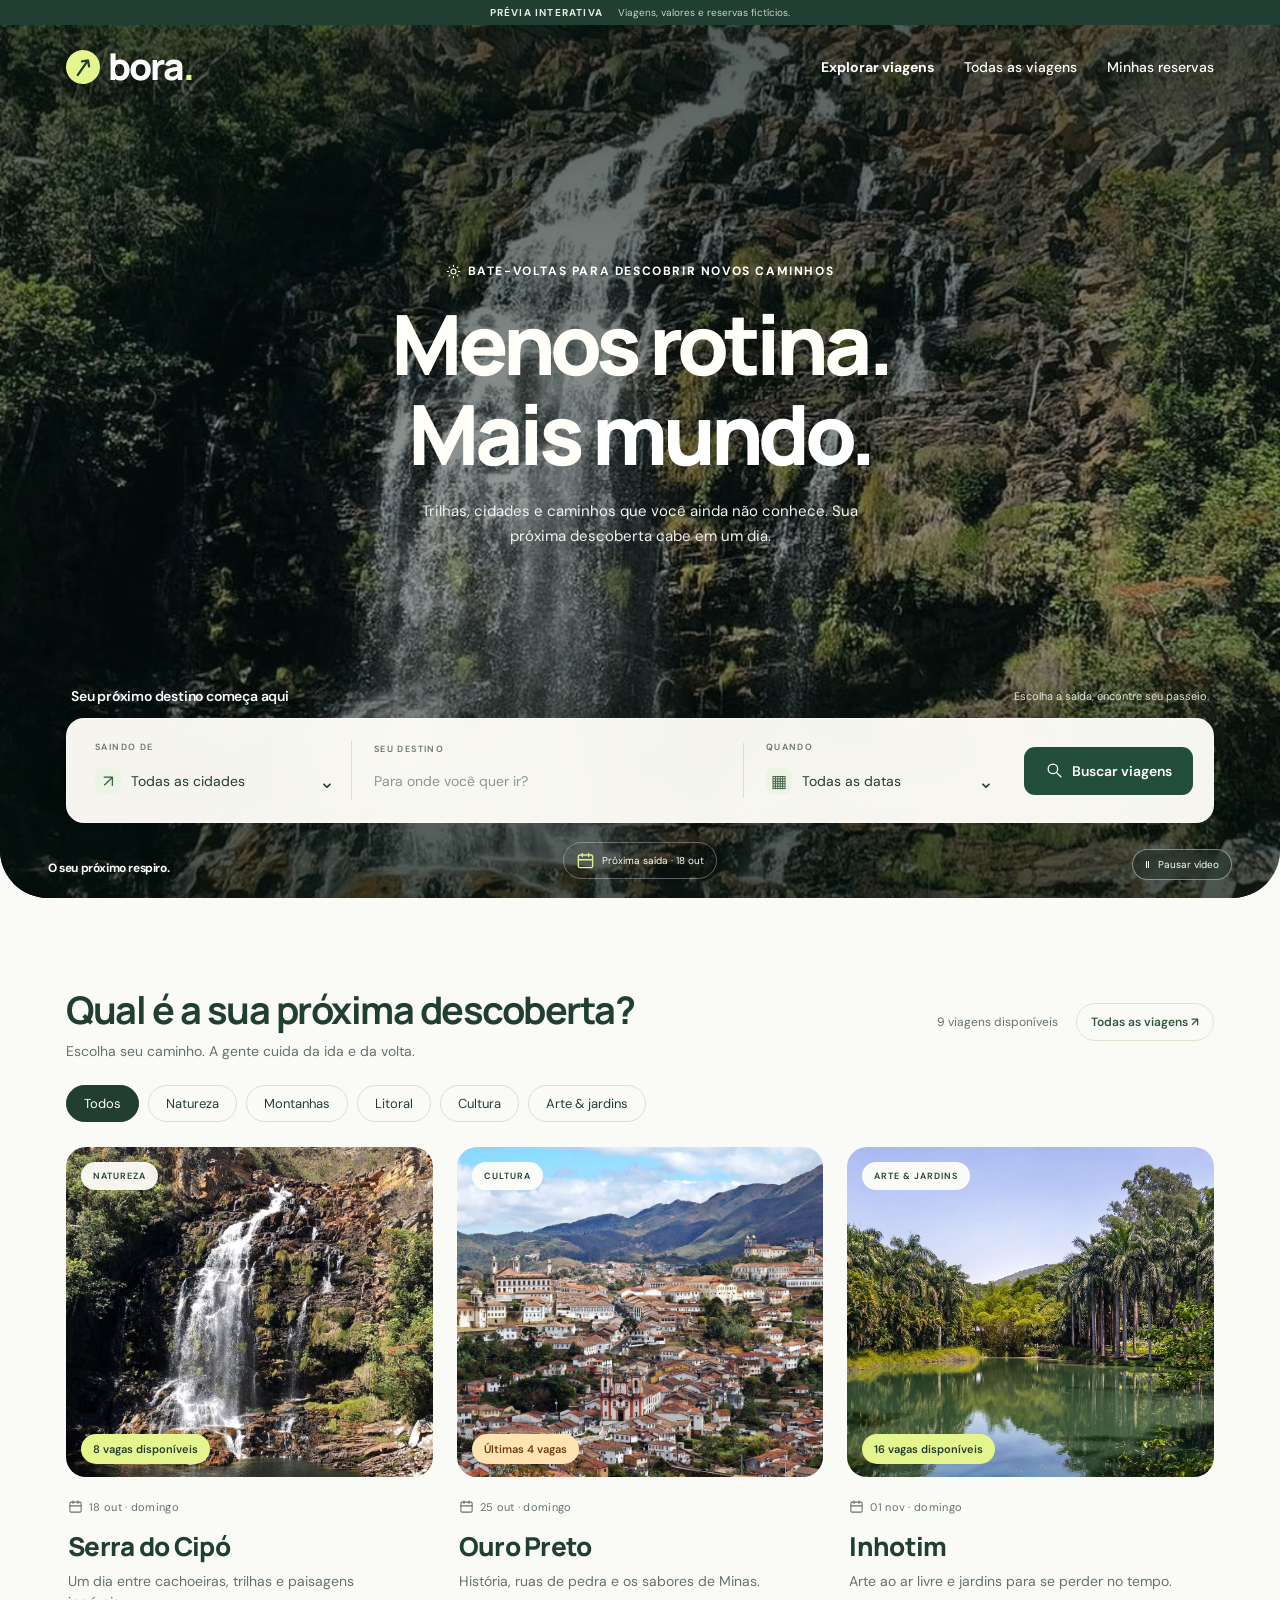
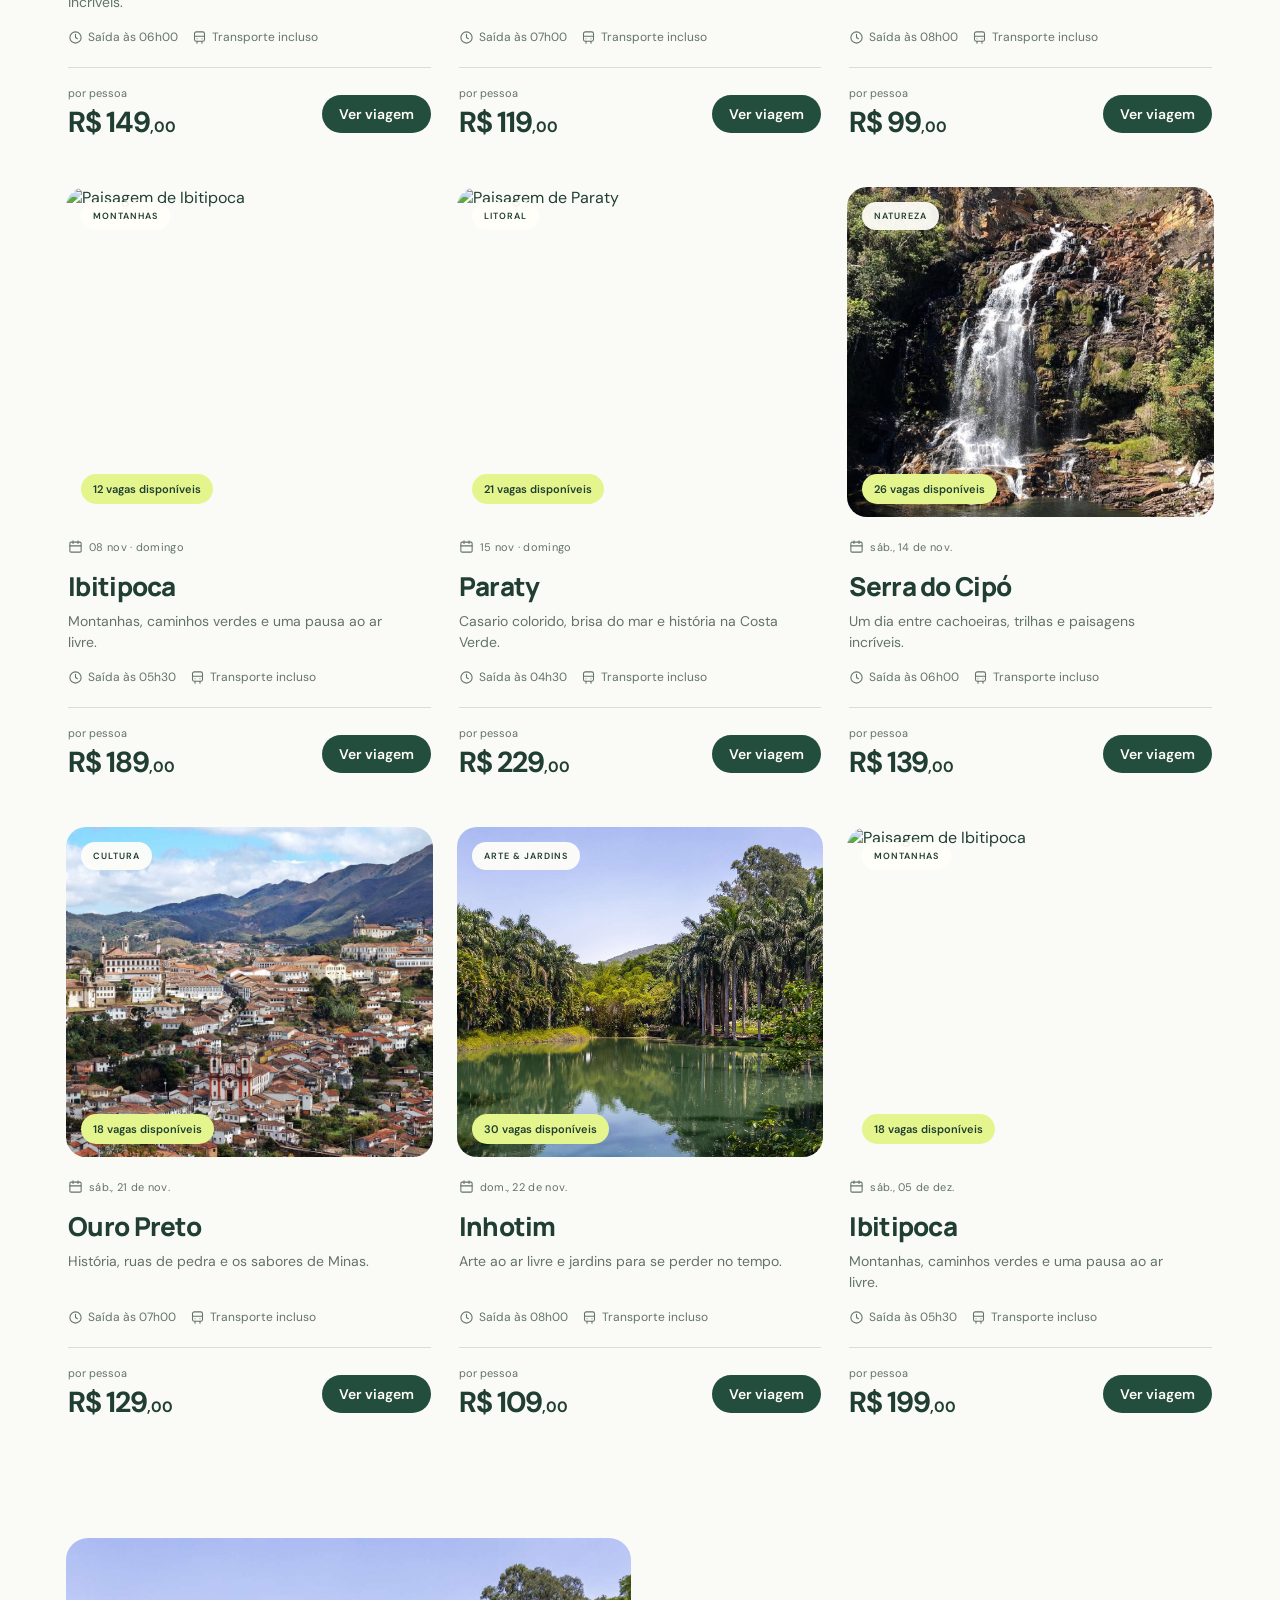
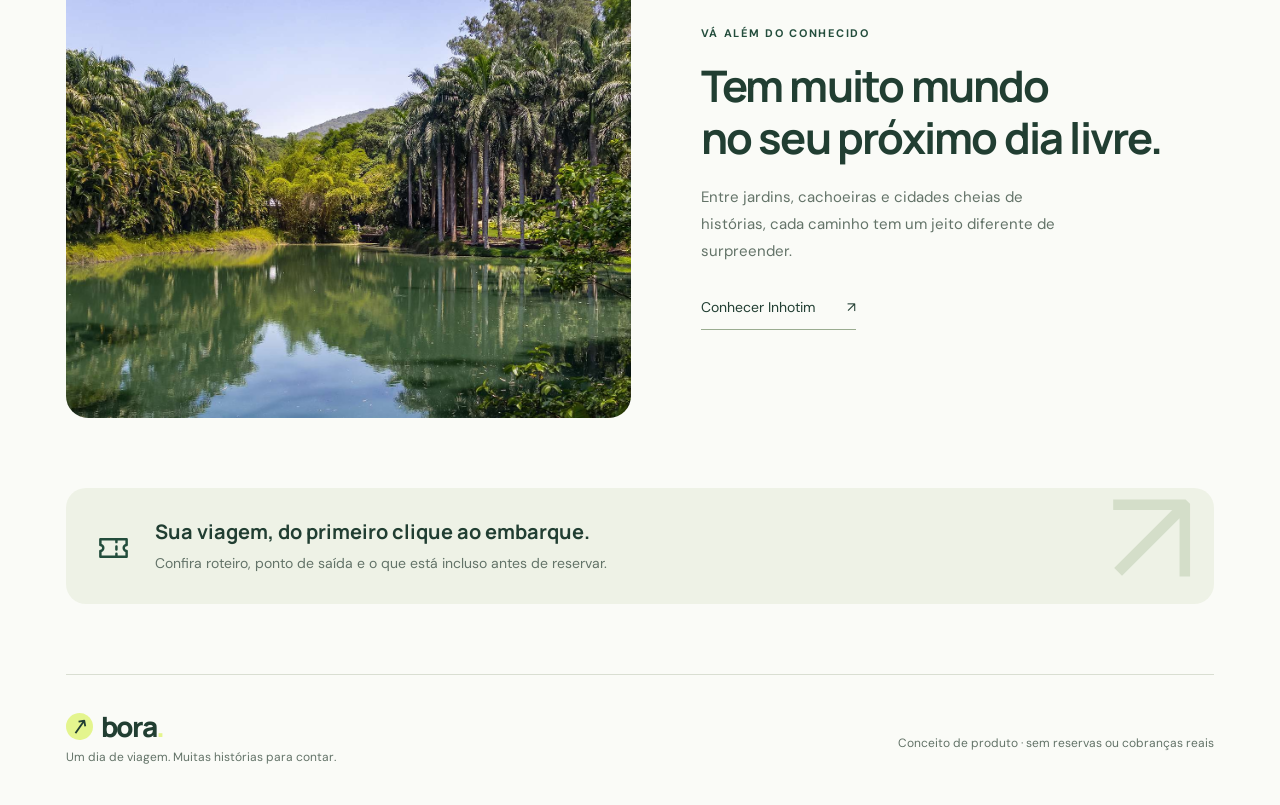
==== cliente/index.html @ 36e757f8 "Publica prototipos Bora cliente e administrador" ====
<!doctype html>
<html lang="pt-BR">
<head>
  <meta charset="utf-8"><meta name="viewport" content="width=device-width,initial-scale=1">
  <meta name="description" content="Conceito de uma plataforma de viagens bate-volta, reservas e organização de passageiros.">
  <title>Bora — seu próximo bate-volta</title>
  <link rel="icon" type="image/svg+xml" href="data:image/svg+xml,%3Csvg xmlns='http://www.w3.org/2000/svg' viewBox='0 0 64 64'%3E%3Crect width='64' height='64' rx='18' fill='%2316a34a'/%3E%3Ctext x='14' y='47' font-family='Arial' font-size='48' font-weight='bold' fill='white'%3Eb%3C/text%3E%3C/svg%3E">
  <link rel="stylesheet" href="styles.css?v=reservas-2"><link rel="stylesheet" href="theme.css?v=reservas-2"><link rel="stylesheet" href="explorer.css?v=mobile-cliente"><script src="grid.js" defer></script><script src="header.js" defer></script><script src="mobile-nav.js" defer></script><script src="gallery.js" defer></script><script src="app.js?v=cliente-separado" defer></script><script src="motion.js" defer></script><script src="video.js" defer></script><script src="selects.js" defer></script>
</head>
<body>
  <div class="demo-bar">PRÉVIA INTERATIVA <span>Viagens, valores e reservas fictícios.</span></div>
  <header class="site-header"><div class="header-inner"><a class="logo" href="#viagens" aria-label="Bora, página inicial"><span class="brand-symbol" aria-hidden="true">↗</span>bora<span>.</span></a><nav aria-label="Menu principal"><a href="#viagens" data-nav="viagens">Explorar viagens</a><a href="#todas-viagens" data-nav="todas-viagens">Todas as viagens</a><a href="#reservas" data-nav="reservas">Minhas reservas</a></nav></div></header>
  <nav class="mobile-tabbar" aria-label="Navegação principal no celular">
<a href="#viagens" data-mobile-tab="viagens"><svg viewBox="0 0 24 24" fill="none" stroke="currentColor" stroke-width="1.7"><circle cx="12" cy="12" r="9"/><path d="m15 9-2 4-4 2 2-4 4-2Z"/></svg><span>Explorar</span></a>
<a href="#reservas" data-mobile-tab="reservas"><svg viewBox="0 0 24 24" fill="none" stroke="currentColor" stroke-width="1.7"><path d="M3 7h18v4a2 2 0 0 0 0 4v4H3v-4a2 2 0 0 0 0-4V7Z"/><path d="M14 7v2m0 3v2m0 3v2"/></svg><span>Reservas</span></a>
<a href="#todas-viagens" data-mobile-tab="todas-viagens"><svg viewBox="0 0 24 24" fill="none" stroke="currentColor" stroke-width="1.7"><rect x="3" y="3" width="7" height="7" rx="2"/><rect x="14" y="3" width="7" height="7" rx="2"/><rect x="3" y="14" width="7" height="7" rx="2"/><rect x="14" y="14" width="7" height="7" rx="2"/></svg><span>Viagens</span></a>
</nav><main id="app"></main>
  <footer class="site-footer"><div><a class="logo" href="#viagens"><span class="brand-symbol" aria-hidden="true">↗</span>bora<span>.</span></a><p>Um dia de viagem. Muitas histórias para contar.</p></div><span>Conceito de produto · sem reservas ou cobranças reais</span></footer>
  <dialog id="booking-dialog" aria-labelledby="booking-title"></dialog>
  <dialog id="trip-dialog" aria-labelledby="trip-form-title"></dialog>
  <div id="toast" role="status" aria-live="polite"></div>
</body>
</html>
---- cliente/styles.css ----
@import url('https://fonts.googleapis.com/css2?family=DM+Sans:wght@400;500;600;700&family=Manrope:wght@400;500;600;700;800&display=swap');
:root{--ink:#162d31;--muted:#66777a;--orange:#fa683e;--orange-dark:#bf3b17;--green:#174f42;--line:#e4e9e7;--paper:#fff;--bg:#f6f8f7;--radius:20px;font-family:'DM Sans',Arial,sans-serif;color:var(--ink);background:var(--bg);font-size:16px;font-synthesis:none}
*{box-sizing:border-box}body{margin:0}button,input,select,textarea{font:inherit}button,a,input,select{touch-action:manipulation}button,a{ -webkit-tap-highlight-color:transparent }a{color:inherit;text-decoration:none}button{cursor:pointer}button:disabled{cursor:not-allowed;opacity:.5}button:focus-visible,a:focus-visible,input:focus-visible,select:focus-visible,textarea:focus-visible{outline:3px solid #257967;outline-offset:4px}img{display:block;width:100%;object-fit:cover}h1,h2,h3,h4,p{margin:0}h1,h2,h3,h4,.logo{font-family:Manrope,Arial,sans-serif}button{display:inline-flex;align-items:center;justify-content:center;gap:8px}svg.ico{width:19px;height:19px;flex-shrink:0}input,select,textarea{color:var(--ink);background:#fff}input,select,textarea{min-width:0}.demo-bar{background:#163e35;color:#fff;font-size:11px;letter-spacing:1.2px;padding:8px 20px;text-align:center;font-weight:700}.demo-bar span{letter-spacing:0;font-weight:400;opacity:.85;margin-left:12px}.site-header{background:#fff;border-bottom:1px solid var(--line)}.header-inner{max-width:1220px;margin:auto;display:flex;align-items:center;justify-content:space-between;padding:23px 36px;gap:30px}.logo{font-size:36px;font-weight:800;letter-spacing:-2px;line-height:1}.logo span{color:var(--orange)}nav{display:flex;gap:30px;font-size:14px;font-weight:500}nav a{padding:9px 0;color:var(--muted-foreground)}nav a.active{color:var(--ink);box-shadow:0 2px var(--orange)}.organizer-link{border:1px solid var(--line);border-radius:9px;padding:11px 14px;font-size:13px;font-weight:600}.container{max-width:1220px;padding:0 36px;margin:auto}.hero{display:grid;grid-template-columns:1fr 1fr;gap:50px;align-items:center;padding-top:38px;padding-bottom:35px}.eyebrow{display:flex;align-items:center;gap:7px;text-transform:uppercase;font-size:11px;letter-spacing:1.7px;color:var(--green);font-weight:700}.eyebrow svg{width:15px;height:15px}.hero h1{font-size:clamp(32px,4.1vw,52px);font-weight:800;letter-spacing:-2.2px;line-height:1.15;margin:14px 0 16px}.hero h1 em{font-style:normal;color:var(--orange-dark)}.hero p{font-size:16px;line-height:1.6;color:var(--muted-foreground);max-width:400px}.hero-photo{position:relative}.hero-photo img{height:292px;border-radius:24px;object-position:center 60%}.hero-photo:after{content:'';position:absolute;inset:0;border-radius:24px;background:linear-gradient(0deg,#092a2570,transparent 60%);pointer-events:none}.photo-caption{position:absolute;z-index:1;left:22px;bottom:21px;color:#fff}.photo-caption strong{display:block;font-size:21px;letter-spacing:-.4px}.photo-caption span{font-size:12px;opacity:.9}.hero-chip{position:absolute;top:17px;right:17px;z-index:1;background:#fff;padding:8px 12px;border-radius:30px;font-size:12px;display:flex;gap:7px;align-items:center}.hero-chip svg{color:var(--orange)}.search-panel{display:grid;grid-template-columns:1.05fr 1.5fr 1fr auto;align-items:center;padding:16px;background:#fff;border:1px solid var(--line);border-radius:15px;gap:16px;box-shadow:0 8px 24px #143a2e05}.search-field{border-right:1px solid var(--line);padding:0 18px 0 7px}.search-field:last-of-type{border:0}.search-field label{display:block;font-size:11px;text-transform:uppercase;letter-spacing:1px;color:var(--muted-foreground);margin-bottom:6px}.search-field input,.search-field select{border:0;padding:0;width:100%;font-size:14px;height:26px;background:transparent}.search-field input::placeholder{color:#8a9697}.button{border:0;border-radius:10px;background:var(--green);color:#fff;min-height:46px;padding:12px 20px;font-size:14px;font-weight:600;transition:background .15s,transform .15s}.button:hover{background:#226451}.button.orange{background:var(--orange);color:#fff}.button.orange:hover{background:#e95329}.button.secondary{background:#fff;color:var(--ink);border:1px solid var(--line)}.button.secondary:hover{background:#f0f4f2}.button.full{width:100%}.button.small{padding:9px 14px;min-height:38px}.section{padding:35px 0 50px}.section-title{display:flex;align-items:center;justify-content:space-between;gap:18px}.section-title h2{font-size:26px;letter-spacing:-.9px}.section-title p{color:var(--muted-foreground);margin-top:7px;font-size:14px}.result-count{color:var(--muted-foreground);font-size:13px}.filter-row{display:flex;gap:9px;margin:23px 0;flex-wrap:wrap}.filter{padding:8px 16px;border-radius:30px;border:1px solid var(--line);background:#fff;color:var(--muted-foreground);font-size:13px;min-height:37px}.filter.active{background:var(--ink);color:#fff;border-color:var(--ink)}.trip-grid{display:grid;grid-template-columns:repeat(3,minmax(0,1fr));gap:23px}.trip-card{background:#fff;border:1px solid var(--line);border-radius:var(--radius);overflow:hidden;transition:transform .2s,box-shadow .2s}.trip-card:hover{transform:translateY(-3px);box-shadow:0 12px 30px #143a2e10}.card-image{height:218px;position:relative}.card-image img{height:100%}.category-badge{position:absolute;top:15px;left:15px;background:#ffffffef;color:var(--ink);border-radius:30px;padding:6px 11px;font-size:11px;font-weight:600}.seats-badge{position:absolute;bottom:13px;left:15px;border-radius:6px;background:#fff;padding:6px 9px;font-size:12px;font-weight:600;color:var(--green)}.seats-badge.low{color:#8a4613;background:#fff2e1}.card-content{padding:20px}.card-date{display:flex;align-items:center;gap:6px;color:var(--muted-foreground);font-size:12px}.card-date svg{width:15px;height:15px}.card-content h3{font-size:23px;font-weight:800;letter-spacing:-.7px;margin:13px 0 7px}.card-description{color:var(--muted-foreground);font-size:14px;line-height:1.5;min-height:42px}.card-meta{display:flex;gap:14px;font-size:12px;color:var(--muted-foreground);margin:20px 0;flex-wrap:wrap}.card-meta span{display:flex;align-items:center;gap:5px}.card-meta svg{width:15px;height:15px}.card-bottom{display:flex;justify-content:space-between;align-items:center;gap:10px;border-top:1px solid var(--line);padding-top:18px}.price small{display:block;font-size:11px;color:var(--muted-foreground);margin-bottom:3px}.price strong{font-size:27px;letter-spacing:-1px}.price strong span{font-size:15px;letter-spacing:0}.help-strip{display:flex;align-items:center;justify-content:space-between;gap:24px;padding:24px 28px;background:#e8f0eb;border-radius:16px;margin-top:30px}.help-strip h3{font-size:17px;margin-bottom:7px}.help-strip p{color:#526c62;font-size:14px}.help-strip>svg{width:35px;height:35px;color:var(--green)}.site-footer{border-top:1px solid var(--line);max-width:1148px;margin:auto;padding:28px 0 35px;display:flex;justify-content:space-between;align-items:center;gap:20px}.site-footer .logo{font-size:28px}.site-footer p,.site-footer>span{font-size:12px;color:var(--muted-foreground);margin-top:9px}.back-link{display:inline-flex;align-items:center;gap:8px;font-size:14px;color:var(--muted-foreground);margin:28px 0 22px}.detail-heading{display:flex;justify-content:space-between;gap:20px;align-items:center;margin-bottom:23px}.detail-heading h1{font-size:40px;letter-spacing:-1.6px;margin:8px 0}.detail-heading p{color:var(--muted-foreground);font-size:14px}.detail-cover{height:350px;border-radius:20px}.detail-layout{display:grid;grid-template-columns:minmax(0,1fr) 340px;gap:50px;padding:32px 0 45px}.detail-main h2{font-size:23px;letter-spacing:-.7px;margin-bottom:15px}.detail-main p{line-height:1.8;color:var(--muted-foreground)}.detail-main section+section{margin-top:32px}.detail-facts{display:flex;gap:10px;flex-wrap:wrap;margin-bottom:25px}.fact{display:flex;align-items:center;gap:7px;background:#fff;border:1px solid var(--line);border-radius:8px;padding:10px;font-size:13px}.clean-list{padding:0;list-style:none;margin:0;display:grid;gap:12px}.clean-list li{display:flex;gap:9px;align-items:flex-start;font-size:14px;color:var(--muted-foreground)}.clean-list svg{color:var(--green)}.timeline{display:grid;gap:0}.timeline-item{display:grid;grid-template-columns:65px 1fr;gap:18px;padding:0 0 22px}.timeline-item time{font-weight:700;font-size:14px}.timeline-item>div{border-left:2px solid var(--line);padding-left:17px}.timeline-item b{font-size:15px}.timeline-item p{font-size:13px;margin-top:5px}.booking-aside{border:1px solid var(--line);background:#fff;border-radius:17px;padding:25px;height:max-content;position:sticky;top:20px}.booking-aside .price strong{font-size:36px}.booking-aside .availability{display:flex;gap:6px;align-items:center;color:var(--green);font-size:13px;margin:16px 0}.booking-aside label{display:block;font-size:13px;font-weight:600;margin:18px 0 7px}.control{border:1px solid #dce3df;border-radius:9px;padding:12px;width:100%;min-height:46px;font-size:15px}.booking-aside .button{margin-top:18px}.fine-print{font-size:12px;color:var(--muted-foreground);line-height:1.6;margin-top:12px}.total-line{display:flex;justify-content:space-between;border-top:1px solid var(--line);padding-top:16px;margin-top:20px;font-size:15px}.text-tag{font-size:12px;background:#e9f0eb;color:var(--green);padding:7px 11px;border-radius:30px;display:inline-flex;align-items:center;gap:6px}.empty-state{padding:60px 20px;text-align:center;background:#fff;border:1px dashed #d5dfd9;border-radius:18px}.empty-state h2{font-size:23px;margin:13px 0}.empty-state p{color:var(--muted-foreground);line-height:1.7;max-width:480px;margin:0 auto 22px}.empty-state>svg{height:40px;width:40px;color:var(--green)}.page-heading{margin:35px 0 27px;display:flex;align-items:center;justify-content:space-between;gap:20px}.page-heading h1{font-size:32px;letter-spacing:-1px}.page-heading p{font-size:14px;color:var(--muted-foreground);margin-top:9px}.reservation-list{display:grid;gap:18px;margin-bottom:50px}.reservation-card{display:grid;grid-template-columns:165px 1fr auto;align-items:center;gap:24px;background:#fff;border:1px solid var(--line);border-radius:16px;padding:16px}.reservation-card img{height:120px;border-radius:10px}.reservation-card h2{font-size:21px;margin:8px 0}.reservation-card p{color:var(--muted-foreground);font-size:13px;line-height:1.8}.status{display:inline-flex;padding:5px 9px;border-radius:6px;font-size:12px;font-weight:600;background:#e6f3e9;color:#306c40}.status.pending{background:#fff0dc;color:#905214}.status.cancelled{background:#f8e9e6;color:#aa4835}.status.demo{background:#edf0f4;color:#52687c}.admin-layout{display:grid;grid-template-columns:218px minmax(0,1fr);min-height:650px}.admin-sidebar{background:#fff;border-right:1px solid var(--line);padding:30px 20px}.admin-sidebar p{font-size:11px;text-transform:uppercase;letter-spacing:1px;color:var(--muted-foreground);margin:0 12px 18px}.admin-sidebar button{width:100%;justify-content:flex-start;background:transparent;border:0;padding:13px;border-radius:9px;font-size:14px;color:var(--muted-foreground);margin-bottom:5px}.admin-sidebar button.active{background:#e9f2ed;color:var(--green);font-weight:700}.admin-sidebar .admin-note{border-top:1px solid var(--line);padding-top:24px;font-size:12px;line-height:1.7;text-transform:none;letter-spacing:0;margin-top:45px}.admin-main{padding:0 35px 40px;max-width:1250px;width:100%;margin:auto}.stats{display:grid;grid-template-columns:repeat(4,minmax(0,1fr));gap:14px;margin-bottom:28px}.stat{background:#fff;border:1px solid var(--line);border-radius:13px;padding:18px}.stat .stat-label{font-size:12px;color:var(--muted-foreground);display:flex;justify-content:space-between;gap:8px}.stat strong{display:block;font-size:29px;letter-spacing:-1px;margin:12px 0 4px}.stat small{font-size:11px;color:var(--muted-foreground)}.admin-panel{background:#fff;border:1px solid var(--line);border-radius:15px;overflow:hidden}.panel-heading{padding:20px;display:flex;align-items:center;justify-content:space-between;gap:15px}.panel-heading h2{font-size:19px;letter-spacing:-.5px}.panel-heading span{color:var(--muted-foreground);font-size:12px}.table-scroll{overflow:auto}table{border-collapse:collapse;width:100%;font-size:13px;text-align:left}th{background:#f6f8f7;font-size:11px;font-weight:600;color:var(--muted-foreground);padding:14px 18px;white-space:nowrap}td{padding:18px;border-top:1px solid var(--line);white-space:nowrap}td strong{display:block;margin-bottom:6px;font-size:14px}td small{color:var(--muted-foreground)}.table-photo{display:flex;align-items:center;gap:12px}.table-photo img{width:49px;height:49px;border-radius:9px}.occupancy{width:105px}.occupancy span{font-size:12px;display:block;margin-bottom:8px}.track{height:5px;background:#e8eeea;border-radius:5px;overflow:hidden}.track i{display:block;height:100%;background:var(--green)}.table-action{background:transparent;border:1px solid var(--line);border-radius:7px;padding:8px 10px;font-size:12px;color:var(--ink)}.admin-tip{padding:18px 20px;background:#e9f0eb;border-radius:11px;margin-top:22px;font-size:13px;line-height:1.7;color:#466258}.admin-trip-tabs{display:flex;gap:10px;margin-bottom:18px;flex-wrap:wrap}.admin-trip-tabs select{max-width:300px}.money-row{display:flex;justify-content:space-between;align-items:center;padding:19px 22px;border-top:1px solid var(--line);gap:15px}.money-row p{font-size:13px;color:var(--muted-foreground);margin-top:5px}.money-row strong{font-size:20px}.money-row.total{background:#eaf2ed}.dialog-header{display:flex;justify-content:space-between;align-items:start;gap:20px;margin-bottom:25px}.dialog-header h2{font-size:23px;letter-spacing:-.6px;margin-top:6px}.dialog-header span{font-size:11px;text-transform:uppercase;letter-spacing:1px;color:var(--muted-foreground)}.icon-button{width:36px;height:36px;border:1px solid var(--line);background:#fff;border-radius:50%;flex-shrink:0}.icon-button svg{width:16px;height:16px}dialog{border:1px solid var(--line);border-radius:21px;padding:28px;max-width:530px;width:calc(100% - 30px);max-height:90dvh;color:var(--ink);box-shadow:0 30px 100px #0003}dialog::backdrop{background:#122b2bb0;backdrop-filter:blur(3px)}.booking-summary{display:flex;gap:15px;align-items:center;padding:13px;background:var(--bg);border-radius:11px;margin-bottom:20px}.booking-summary img{width:77px;height:69px;border-radius:8px}.booking-summary h3{font-size:17px;margin-bottom:5px}.booking-summary p{font-size:12px;line-height:1.7;color:var(--muted-foreground)}.form-grid{display:grid;gap:17px}.form-grid label{display:grid;gap:7px;font-size:13px;font-weight:600}.form-grid label small{color:var(--muted-foreground);font-weight:400}.field-pair{display:grid;grid-template-columns:1fr 1fr;gap:14px}.check-label{display:flex!important;align-items:flex-start;gap:9px!important;font-size:12px!important;color:var(--muted-foreground);line-height:1.6;font-weight:400!important}.check-label input{margin-top:3px;accent-color:var(--green)}.form-actions{display:flex;gap:10px;justify-content:flex-end;margin-top:23px}.success{text-align:center;padding:12px 0}.success-symbol{width:66px;height:66px;border-radius:50%;background:#e9f4eb;color:var(--green);display:grid;place-items:center;margin:0 auto 19px}.success-symbol svg{width:30px;height:30px}.success h2{font-size:26px;letter-spacing:-.8px;margin-bottom:12px}.success p{font-size:14px;line-height:1.8;color:var(--muted-foreground)}.success .reference{background:var(--bg);padding:17px;border-radius:9px;display:block;margin:22px 0;font-size:18px;font-weight:700;letter-spacing:2px}.success .button{margin-top:15px}#toast{position:fixed;bottom:22px;left:50%;transform:translate(-50%,20px);opacity:0;pointer-events:none;max-width:calc(100% - 32px);padding:13px 20px;background:var(--ink);color:#fff;border-radius:10px;font-size:13px;z-index:20;transition:transform .2s,opacity .2s;box-shadow:0 10px 30px #0002}#toast.show{opacity:1;transform:translate(-50%,0)}.faq-item{border-top:1px solid var(--line);padding:16px 0}.faq-item summary{cursor:pointer;font-size:14px;font-weight:600}.faq-item p{font-size:13px;margin-top:10px;line-height:1.7}.lead{max-width:500px}.route-message{min-height:500px;padding-top:40px}.compact-meta{display:flex;gap:8px;flex-wrap:wrap;margin-top:13px}.compact-meta span{font-size:12px;background:#f1f4f2;padding:7px 10px;border-radius:6px}
@media(min-width:1500px){.admin-main{padding-left:50px;padding-right:50px}.admin-layout{grid-template-columns:250px minmax(0,1fr)}}
@media(max-width:1050px){.header-inner{padding:20px 25px}.container{padding:0 25px}.hero{gap:28px}.hero h1{font-size:40px}.trip-grid{gap:16px}.card-content{padding:16px}.card-bottom .button{padding:10px 13px;font-size:12px}.search-panel{gap:8px}.search-field{padding-right:10px}.site-footer{margin:0 25px}.admin-layout{grid-template-columns:175px minmax(0,1fr)}.admin-main{padding:0 22px 30px}.stats{grid-template-columns:repeat(2,minmax(0,1fr))}.detail-layout{gap:30px;grid-template-columns:minmax(0,1fr) 310px}.card-meta{gap:8px}}
@media(max-width:780px){.header-inner{gap:15px;flex-wrap:wrap}.logo{font-size:32px}nav{gap:20px}.organizer-link{font-size:12px;padding:10px}.hero{grid-template-columns:1fr 1fr;padding-top:28px;gap:22px}.hero h1{font-size:33px;letter-spacing:-1.5px}.hero p{font-size:14px}.hero-photo img{height:245px}.hero-chip{display:none}.search-panel{grid-template-columns:1fr 1fr;gap:18px}.search-field:nth-child(2){border:0}.search-panel .button{min-height:44px}.trip-grid{grid-template-columns:repeat(2,minmax(0,1fr))}.detail-layout{grid-template-columns:1fr;gap:30px}.booking-aside{position:static;grid-row:1}.detail-cover{height:300px}.detail-heading h1{font-size:32px}.site-footer{align-items:start}.site-footer>span{max-width:170px;text-align:right}.admin-layout{grid-template-columns:1fr}.admin-sidebar{padding:13px 20px;display:flex;gap:7px;border-right:0;border-bottom:1px solid var(--line);overflow:auto}.admin-sidebar>p{display:none}.admin-sidebar button{width:auto;white-space:nowrap;margin:0;font-size:13px;padding:11px}.reservation-card{grid-template-columns:100px 1fr;gap:15px}.reservation-card img{height:100px}.reservation-card>.button{grid-column:2;justify-self:start}.detail-heading .text-tag{display:none}}
@media(max-width:520px){.demo-bar{font-size:10px;letter-spacing:.8px}.demo-bar span{display:block;margin:4px 0 0}.header-inner{padding:18px 20px}.header-inner nav{order:3;width:100%;font-size:13px;justify-content:center;padding-top:5px}.container{padding:0 20px}.hero{grid-template-columns:1fr;padding:28px 0 22px;gap:23px}.hero h1{font-size:37px;letter-spacing:-1.8px}.hero p{font-size:15px;max-width:100%}.hero-photo img{height:220px}.eyebrow{font-size:10px}.search-panel{padding:16px;grid-template-columns:1fr}.search-field{border:0;border-bottom:1px solid var(--line)!important;padding:0 0 12px}.search-field:last-of-type{border:0!important}.search-field input,.search-field select{font-size:16px}.trip-grid{grid-template-columns:1fr;gap:23px}.section{padding-top:28px}.section-title{align-items:start;flex-direction:column;gap:10px}.section-title h2{font-size:24px}.card-image{height:235px}.card-content{padding:21px}.card-description{min-height:0}.card-bottom .button{font-size:14px;padding:12px 17px}.help-strip{padding:20px;gap:15px}.help-strip>svg{display:none}.help-strip h3{font-size:16px}.help-strip p{font-size:13px}.site-footer{margin:0 20px;flex-direction:column;gap:15px}.site-footer>span{max-width:none;text-align:left}.detail-heading h1{font-size:30px}.detail-cover{height:230px}.detail-layout{padding-top:24px}.booking-aside{padding:20px}.page-heading{align-items:start;flex-direction:column;margin-top:25px}.page-heading h1{font-size:27px}.stats{gap:10px}.stat{padding:15px}.stat strong{font-size:25px}.stat .stat-label{font-size:11px}.stat .stat-label svg{display:none}.admin-main{padding:0 17px 28px}.panel-heading{align-items:start;flex-direction:column;gap:7px}.reservation-card{grid-template-columns:1fr}.reservation-card img{height:160px}.reservation-card>.button{grid-column:1}.field-pair{grid-template-columns:1fr}dialog{padding:22px}.form-actions{flex-wrap:wrap}.form-actions .button{flex:1}.detail-facts{gap:8px}.fact{font-size:12px}.money-row{padding:17px;font-size:14px}.money-row strong{font-size:17px}}
.admin-main,.admin-sidebar{min-width:0}.stat strong{overflow-wrap:anywhere}.money-row small{display:block;font-size:12px;color:var(--muted-foreground);margin-bottom:5px}
.sr-only{position:absolute;width:1px;height:1px;padding:0;margin:-1px;overflow:hidden;clip:rect(0,0,0,0);white-space:nowrap;border:0}
@media(prefers-reduced-motion:reduce){*{scroll-behavior:auto!important;transition:none!important}}
---- cliente/theme.css ----
:root {
  --background: oklch(1 0 0);
  --foreground: oklch(0.141 0.005 285.823);
  --card: oklch(1 0 0);
  --card-foreground: oklch(0.141 0.005 285.823);
  --popover: oklch(1 0 0);
  --popover-foreground: oklch(0.141 0.005 285.823);
  --primary: oklch(0.527 0.154 150.069);
  --primary-foreground: oklch(0.982 0.018 155.826);
  --secondary: oklch(0.967 0.001 286.375);
  --secondary-foreground: oklch(0.21 0.006 285.885);
  --muted: oklch(0.967 0.001 286.375);
  --muted-foreground: oklch(0.552 0.016 285.938);
  --accent: oklch(0.967 0.001 286.375);
  --accent-foreground: oklch(0.21 0.006 285.885);
  --destructive: oklch(0.577 0.245 27.325);
  --border: oklch(0.92 0.004 286.32);
  --input: oklch(0.92 0.004 286.32);
  --ring: oklch(0.705 0.015 286.067);
  --chart-1: oklch(0.871 0.006 286.286);
  --chart-2: oklch(0.552 0.016 285.938);
  --chart-3: oklch(0.442 0.017 285.786);
  --chart-4: oklch(0.37 0.013 285.805);
  --chart-5: oklch(0.274 0.006 286.033);
  --radius: 0.625rem;
  --sidebar: oklch(0.985 0 0);
  --sidebar-foreground: oklch(0.141 0.005 285.823);
  --sidebar-primary: oklch(0.627 0.194 149.214);
  --sidebar-primary-foreground: oklch(0.982 0.018 155.826);
  --sidebar-accent: oklch(0.967 0.001 286.375);
  --sidebar-accent-foreground: oklch(0.21 0.006 285.885);
  --sidebar-border: oklch(0.92 0.004 286.32);
  --sidebar-ring: oklch(0.705 0.015 286.067);
  --ink: var(--foreground);
  --green: var(--primary);
  --orange: var(--primary);
  --orange-dark: var(--primary);
  --line: var(--border);
  --paper: var(--card);
  --bg: var(--background);
  color-scheme: light;
}
.dark {
  --background: oklch(0.141 0.005 285.823);
  --foreground: oklch(0.985 0 0);
  --card: oklch(0.21 0.006 285.885);
  --card-foreground: oklch(0.985 0 0);
  --popover: oklch(0.21 0.006 285.885);
  --popover-foreground: oklch(0.985 0 0);
  --primary: oklch(0.448 0.119 151.328);
  --primary-foreground: oklch(0.982 0.018 155.826);
  --secondary: oklch(0.274 0.006 286.033);
  --secondary-foreground: oklch(0.985 0 0);
  --muted: oklch(0.274 0.006 286.033);
  --muted-foreground: oklch(0.705 0.015 286.067);
  --accent: oklch(0.274 0.006 286.033);
  --accent-foreground: oklch(0.985 0 0);
  --destructive: oklch(0.704 0.191 22.216);
  --border: oklch(1 0 0 / 10%);
  --input: oklch(1 0 0 / 15%);
  --ring: oklch(0.552 0.016 285.938);
  --chart-1: oklch(0.871 0.006 286.286);
  --chart-2: oklch(0.552 0.016 285.938);
  --chart-3: oklch(0.442 0.017 285.786);
  --chart-4: oklch(0.37 0.013 285.805);
  --chart-5: oklch(0.274 0.006 286.033);
  --sidebar: oklch(0.21 0.006 285.885);
  --sidebar-foreground: oklch(0.985 0 0);
  --sidebar-primary: oklch(0.723 0.219 149.579);
  --sidebar-primary-foreground: oklch(0.982 0.018 155.826);
  --sidebar-accent: oklch(0.274 0.006 286.033);
  --sidebar-accent-foreground: oklch(0.985 0 0);
  --sidebar-border: oklch(1 0 0 / 10%);
  --sidebar-ring: oklch(0.552 0.016 285.938);
  color-scheme: dark;
}
body{background:var(--background);color:var(--foreground)}
.site-header,.search-panel,.trip-card,.booking-aside,.empty-state,.reservation-card,.stat,.admin-panel,.icon-button,.filter,.button.secondary{background:var(--card);color:var(--card-foreground)}
input,select,textarea,.control{background:var(--card);color:var(--foreground);border-color:var(--input)}
.demo-bar,.button,.button.orange{background:var(--primary);color:var(--primary-foreground)}
.button:hover,.button.orange:hover{background:color-mix(in oklch,var(--primary) 88%,var(--foreground))}
.button.secondary:hover,.filter:hover{background:var(--accent);color:var(--accent-foreground)}
.filter.active{background:var(--primary);color:var(--primary-foreground);border-color:var(--primary)}
.hero-chip,.category-badge,.seats-badge{background:var(--card);color:var(--card-foreground)}
.seats-badge.low{background:var(--card);color:var(--destructive)}
.help-strip,.admin-tip,.booking-summary,.success .reference,.compact-meta span,.text-tag,.money-row.total,.fact,th{background:var(--muted);color:var(--foreground)}
.help-strip p,.admin-tip,.money-row p,.money-row small,th{color:var(--muted-foreground)}
.track{background:var(--muted)}.track i{background:var(--primary)}
.admin-sidebar{background:var(--sidebar);color:var(--sidebar-foreground);border-color:var(--sidebar-border)}
.admin-sidebar button.active{background:var(--sidebar-accent);color:var(--sidebar-primary)}
.admin-sidebar button{color:var(--muted-foreground)}
.status,.success-symbol{background:color-mix(in oklch,var(--primary) 12%,var(--card));color:var(--foreground)}
.status.pending{background:var(--secondary);color:var(--secondary-foreground)}
.status.cancelled{background:color-mix(in oklch,var(--destructive) 12%,var(--card));color:var(--destructive)}
.status.demo{background:var(--muted);color:var(--muted-foreground)}
.table-action{color:var(--foreground);border-color:var(--border)}
dialog{background:var(--popover);color:var(--popover-foreground)}
#toast{background:var(--foreground);color:var(--background)}
button:focus-visible,a:focus-visible,input:focus-visible,select:focus-visible,textarea:focus-visible{outline-color:var(--ring)}
.hero-photo:after{background:linear-gradient(0deg,#0009,transparent 65%)}
.hero-photo img,.hero-photo:after,.detail-cover,.trip-card,.search-panel,.help-strip,.booking-aside,.empty-state,.reservation-card,.admin-panel,.stat,dialog{border-radius:var(--radius)}
.button,.organizer-link,.control,.table-action,.fact,.booking-summary,.admin-tip{border-radius:calc(var(--radius) - 2px)}
.theme-toggle{background:var(--secondary);color:var(--secondary-foreground);border:1px solid var(--border);border-radius:calc(var(--radius) - 2px);padding:9px 11px;font-size:12px;min-height:38px;white-space:nowrap}
.header-actions{display:flex;align-items:center;gap:9px}
@media(max-width:520px){.header-inner{gap:10px}.header-actions{gap:6px}.organizer-link{font-size:11px;padding:9px}.theme-toggle{font-size:11px;padding:8px;min-height:36px}.logo{font-size:29px}}
---- cliente/explorer.css ----
@import url('https://fonts.googleapis.com/css2?family=Barlow+Condensed:wght@600;700;800&display=swap');
:root{--background:#f5f3eb;--foreground:#213e32;--card:#fffef9;--card-foreground:#213e32;--primary:#234d3c;--primary-foreground:#fffef9;--muted:#eaece2;--muted-foreground:#637368;--secondary:#eaece2;--border:#d9ded2;--accent:#e6eadf;--sidebar:#eaece2;--sidebar-primary:#234d3c;--radius:16px;--orange:#d9fb77;--orange-dark:#234d3c;--ring:#6c8b56;color-scheme:light}
html{scroll-behavior:smooth;scroll-padding-top:24px}
.demo-bar{background:#213e32;color:#e7eddf;font-size:10px;padding:6px}
.site-header{background:var(--background);border:0}.header-inner{padding-top:25px;padding-bottom:25px}
.logo{display:flex;align-items:center;gap:8px;font-size:37px;letter-spacing:-2px}.logo>span:last-child{margin-left:-8px;color:var(--primary)}
.logo .brand-symbol{display:grid;place-items:center;background:var(--primary);color:#d9fb77;border-radius:50%;width:34px;height:34px;font-size:27px;letter-spacing:0;font-family:Arial;transform:rotate(-10deg)}
.organizer-link{border-color:#bdc9ba;border-radius:30px;padding:11px 18px}.header-inner nav a.active{box-shadow:none;color:var(--primary);font-weight:700}
.hero{position:relative;grid-template-columns:1fr 1.05fr;gap:0;background:#213e32;border-radius:22px;overflow:hidden;padding:0;margin:12px 0 0;min-height:510px;isolation:isolate}
.hero-copy{padding:48px 38px 42px;position:relative;z-index:2;color:#fffef9}
.hero .eyebrow{color:#d9fb77;font-size:10px;letter-spacing:1.4px}.hero h1{font-family:'Barlow Condensed',Impact,'Arial Narrow',sans-serif;font-size:clamp(66px,7.5vw,104px);line-height:.95;letter-spacing:-1px;font-weight:700;margin:28px 0 24px}
.hero h1 em{color:#d9fb77}.hero p{color:#dae2d6;max-width:340px;font-size:15px;line-height:1.7}
.hero-cta{display:inline-flex;align-items:center;gap:20px;background:#d9fb77;color:#213e32;padding:15px 18px;border-radius:8px;font-weight:700;font-size:13px;margin-top:25px}.hero-cta span{font-size:22px}.hero-cta:hover{background:#e6ffab}
.expedition-label{display:block;font-size:9px;letter-spacing:2px;color:#aabda5;margin-top:34px}
.hero-photo{height:100%;min-height:510px}.hero-photo img{height:100%;position:absolute;inset:0;min-height:510px;border-radius:0;object-position:55% center}.hero-photo:after{border-radius:0;background:linear-gradient(90deg,#213e32 0%,#213e3200 38%),linear-gradient(0deg,#0e291acc,transparent 55%)}
.hero-photo:before{content:'ROTA 001 / MG';position:absolute;right:25px;top:85px;color:#fff;z-index:2;font-size:10px;letter-spacing:2px;writing-mode:vertical-rl}
.hero-chip{background:#fffef9e8;color:#213e32;border-radius:30px;font-size:11px;top:24px;right:24px}.photo-caption{left:38px;bottom:38px}.photo-caption strong{font-size:25px}.photo-caption span{display:block;max-width:250px;line-height:1.5;margin-top:6px}
.search-panel{position:relative;margin:22px 0 0;border-radius:12px;padding:20px;box-shadow:0 8px 24px #213e3207}.search-panel .button{border-radius:8px}
.section{padding-top:48px}.section-title h2{font-size:30px;letter-spacing:-1px}.section-title p{font-size:14px}.result-count{font-size:12px;white-space:nowrap}
.filter-row{margin:25px 0}.filter{background:transparent;border-radius:6px;padding:9px 17px}.filter.active{background:#213e32;border-color:#213e32;color:#fffef9}
.trip-grid{gap:24px}.trip-card{border-radius:12px;box-shadow:none}.trip-card:hover{box-shadow:0 14px 30px #213e3212}.card-image{height:260px;overflow:hidden}.card-image img{transition:transform .4s}.trip-card:hover .card-image img{transform:scale(1.04)}
.category-badge{background:#fffef9ee;border-radius:4px;font-size:10px;text-transform:uppercase;letter-spacing:1px;padding:8px 10px}.seats-badge{border-radius:4px;font-size:11px;background:#d9fb77;color:#213e32}.seats-badge.low{background:#ffe3b1;color:#703b13}
.card-content{padding:23px}.card-content h3{font-size:26px;margin-top:14px}.card-bottom .button{border-radius:7px}.price strong{font-size:29px}.card-date{font-size:11px;letter-spacing:.3px}
.help-strip{background:#e5eadb;border:1px solid #d6dfcb;border-radius:12px;padding:30px;position:relative;overflow:hidden}.help-strip:after{content:'↗';font-size:140px;line-height:1;color:#d4dec9;position:absolute;right:20px;top:-20px;pointer-events:none}.help-strip>div{margin-right:auto;position:relative;z-index:1}.help-strip h3{font-size:20px}.help-strip p{max-width:700px;line-height:1.6}
.site-footer{padding-top:38px;padding-bottom:40px}.site-footer .brand-symbol{width:27px;height:27px;font-size:22px}.detail-cover{border-radius:16px}.booking-aside{box-shadow:0 10px 35px #213e3208}.admin-sidebar{background:#eaece2}.admin-main{background:var(--background)}
@media(max-width:900px){.hero{min-height:470px;grid-template-columns:1fr 1fr}.hero-copy{padding:35px 26px}.hero h1{font-size:78px}.hero-photo,.hero-photo img{min-height:470px}.hero-cta{gap:10px;font-size:12px}.card-image{height:230px}}
@media(max-width:650px){.hero{display:flex;flex-direction:column}.hero-copy{padding:30px 25px}.hero h1{font-size:80px;margin-top:24px}.hero p{max-width:100%}.expedition-label{margin-top:24px}.hero-photo{min-height:260px;width:100%}.hero-photo img{min-height:260px;height:260px;position:relative}.hero-photo:after{background:linear-gradient(0deg,#0e291acc,transparent 70%)}.hero-chip{top:16px;right:16px}.hero-photo:before{top:65px;right:18px}.photo-caption{left:25px;bottom:24px}.photo-caption strong{font-size:23px}.photo-caption span{max-width:100%;padding-right:30px}.search-panel{margin-top:16px;padding:18px}.section{padding-top:34px}.section-title{align-items:flex-start}.section-title h2{font-size:25px}.section-title .result-count{white-space:normal;text-align:right;max-width:80px}.card-image{height:255px}.help-strip{padding:23px;align-items:flex-start}.help-strip h3{font-size:18px}.help-strip:after{opacity:.5}.site-footer{padding:30px 0}.header-inner{padding-top:19px;padding-bottom:19px}.logo{font-size:33px}.organizer-link{font-size:11px;padding:10px 12px}}
@media(prefers-reduced-motion:reduce){html{scroll-behavior:auto}.card-image img{transition:none}}
/* Nature-led, immersive opening and quiet editorial sections. */
:root{--background:#fafbf7;--card:#fff;--radius:20px}
.home-view .site-header{position:absolute;z-index:5;top:27px;left:0;right:0;background:transparent;color:#fff}
.home-view .header-inner{max-width:1440px;padding:23px 48px}.home-view nav a,.home-view nav a.active{color:#fff}.home-view .logo>span:last-child{color:#e4f58e}.home-view .logo .brand-symbol{background:#e4f58e;color:#213e32}.home-view .organizer-link{background:#e4f58e;color:#213e32;border:0}
.home-view #app>.container{max-width:1440px;padding:0 48px}.home-view .hero{margin:0 -48px 0;min-height:760px;height:calc(100svh - 27px);max-height:1050px;border-radius:0;display:flex;align-items:center;justify-content:center;text-align:center;background:#123b29}
.hero-copy{padding:100px 24px 120px;width:100%}.hero .eyebrow{justify-content:center;color:#fff;font-size:12px;letter-spacing:1.6px}.hero h1{font-family:Manrope,Arial,sans-serif;font-size:clamp(58px,6.9vw,100px);font-weight:800;line-height:1.08;letter-spacing:-5px;margin:24px 0}.hero h1 em{color:#fff}.hero p{margin:auto;max-width:470px;color:#f0f4ec;font-size:15px}.hero-cta{border-radius:40px;background:#ffffff16;backdrop-filter:blur(12px);color:#fff;border:1px solid #ffffffa0;font-size:14px;padding:15px 22px;transition:background .25s,color .25s,transform .25s}.hero-cta:hover{background:#e4f58e;color:#213e32;transform:translateY(-3px)}.hero-cta span{transition:transform .25s}.hero-cta:hover span{transform:translate(3px,-3px)}
.hero-photo{position:absolute;inset:0;z-index:-1;min-height:100%;width:100%;height:100%}.hero-photo img{position:absolute;inset:0;height:100%;min-height:100%;object-position:center 43%;animation:landscape-in 1.6s ease-out both}.hero-photo:after{background:linear-gradient(0deg,#07261799,#05241445 50%,#0524146b)}.hero-photo:before{content:'19° S / 43° W';right:48px;top:auto;bottom:48px;writing-mode:horizontal-tb;font-size:10px}
.hero-chip{top:auto;bottom:40px;right:50%;transform:translateX(50%);color:#fff;background:transparent;border:1px solid #ffffff55;padding:10px 15px}.hero-chip svg{color:#e4f58e}.photo-caption{left:48px;bottom:42px;text-align:left}.photo-caption strong{font-size:18px}.photo-caption span{font-size:11px;max-width:250px}.expedition-label{color:#e7eedf;font-size:9px;letter-spacing:2px;margin-top:28px}
.journey-intro{max-width:850px;margin:100px auto 66px;text-align:center}.journey-intro .eyebrow{justify-content:center;font-size:10px}.journey-intro h2{font-size:clamp(29px,3.7vw,48px);line-height:1.22;letter-spacing:-2px;margin:22px 0}.journey-intro>p{max-width:540px;margin:auto;font-size:15px;color:var(--muted-foreground);line-height:1.8}.journey-facts{display:flex;justify-content:center;gap:40px;margin-top:40px;font-size:11px;color:#7b8d6f}.journey-facts b{font-weight:500;color:#213e32;margin-left:8px}
.search-panel{max-width:1148px;margin:0 auto;box-shadow:none;border-radius:16px;padding:22px}.section{padding-top:85px;padding-bottom:70px}.section-title h2{font-size:38px;letter-spacing:-1.5px}.filter{border-radius:30px}.trip-card{border:0;background:transparent;overflow:visible;border-radius:0}.trip-card:hover{box-shadow:none;transform:none}.card-image{height:330px;border-radius:20px}.trip-card:hover .card-image img{transform:scale(1.06)}.card-content{padding:22px 2px}.category-badge{border-radius:30px;padding:8px 12px;font-size:9px}.seats-badge{border-radius:30px;padding:8px 12px;background:#e4f58e}.card-bottom .button{border-radius:30px;padding:10px 17px}.button{transition:background .25s,transform .25s}.button:hover{transform:translateY(-2px)}.card-meta{margin:16px 0 22px}.card-description{max-width:330px}.card-content h3{font-size:26px}
.nature-story{display:grid;grid-template-columns:1.1fr 1fr;align-items:center;gap:70px;margin:95px 0 70px}.nature-story>img{height:480px;border-radius:22px}.nature-story h2{font-size:clamp(30px,3.4vw,46px);letter-spacing:-1.8px;line-height:1.2;margin:20px 0}.nature-story p{color:var(--muted-foreground);font-size:15px;line-height:1.8;max-width:370px}.story-link{display:inline-flex;gap:32px;align-items:center;border-bottom:1px solid #9aac90;padding:13px 0;margin-top:20px;font-size:14px}.story-link span{transition:transform .25s}.story-link:hover span{transform:translate(4px,-4px)}.help-strip{background:#eef2e6;border:0;padding:30px;border-radius:20px}.site-footer{max-width:1344px}
.reveal{opacity:0;transform:translateY(22px);transition:opacity .7s ease var(--delay,0ms),transform .7s ease var(--delay,0ms)}.reveal.in-view{opacity:1;transform:translateY(0)}.hero-copy{animation:copy-in .9s .1s both}@keyframes copy-in{from{opacity:0;transform:translateY(15px)}to{opacity:1;transform:translateY(0)}}@keyframes landscape-in{from{transform:scale(1.04)}to{transform:scale(1)}}
@media(max-width:900px){.home-view .hero{min-height:690px}.hero h1{font-size:72px;letter-spacing:-3px}.card-image{height:265px}.nature-story{gap:35px}.nature-story>img{height:400px}.journey-facts{gap:22px}}
@media(max-width:650px){.home-view .header-inner{padding:16px 20px}.home-view .site-header{top:38px}.home-view #app>.container{padding:0 20px}.home-view .hero{margin:0 -20px;min-height:690px;height:calc(100svh - 38px);max-height:850px}.hero-copy{padding:135px 22px 145px}.hero h1{font-size:56px;letter-spacing:-2.7px;margin:22px 0}.hero p{font-size:14px;max-width:310px}.hero .eyebrow{font-size:9px;letter-spacing:1px}.hero-photo img{height:100%;min-height:100%;position:absolute;object-position:48% center}.hero-photo:after{background:linear-gradient(0deg,#072617b5,#05241460 50%,#05241480)}.hero-photo:before{display:none}.photo-caption{left:23px;bottom:27px}.photo-caption strong{font-size:16px}.photo-caption span{max-width:170px;font-size:10px}.hero-chip{right:20px;bottom:36px;transform:none;max-width:130px;font-size:10px;padding:9px;gap:5px}.expedition-label{font-size:8px}.journey-intro{margin:62px auto 40px}.journey-intro h2{font-size:31px;letter-spacing:-1px}.journey-intro h2 br{display:none}.journey-intro>p{font-size:14px}.journey-facts{gap:14px;flex-direction:column;align-items:center;margin-top:28px;font-size:12px}.search-panel{padding:18px}.section{padding-top:50px}.section-title h2{font-size:28px}.card-image{height:310px}.card-content{padding:20px 3px 28px}.trip-grid{gap:15px}.nature-story{grid-template-columns:1fr;gap:30px;margin:55px 0 40px}.nature-story>img{height:360px}.nature-story h2{font-size:34px}.nature-story p{font-size:14px}.help-strip{padding:23px}.hero-cta{font-size:12px;gap:14px}.section-title .result-count{max-width:70px;font-size:11px}.home-view .header-inner nav{gap:22px}.home-view .organizer-link{font-size:10px}}
@media(prefers-reduced-motion:reduce){.hero-copy,.hero-photo img{animation:none}.reveal{opacity:1;transform:none;transition:none}.button,.hero-cta,.card-image img,.story-link span{transition:none}}
.home-view .hero{width:100vw;max-width:none;margin-left:calc(50% - 50vw);margin-right:calc(50% - 50vw)}
.hero-video{display:block;position:absolute;inset:0;width:100%;height:100%;object-fit:cover;object-position:center;pointer-events:none}
.hero-photo:before{display:none}
.video-control{position:absolute;right:48px;bottom:42px;z-index:3;background:#122c235c;border:1px solid #ffffff70;color:white;backdrop-filter:blur(12px);border-radius:30px;padding:10px 14px;font-size:12px;gap:8px;transition:background .2s}
.video-control:hover{background:#122c23aa}
.home-view .hero{height:calc(100svh - 27px);min-height:700px;max-height:none;overflow:visible}.hero-copy{align-self:center;padding:100px 24px 210px}.hero h1{font-size:clamp(54px,6.5vw,90px);margin:20px 0}.hero-copy .hero-cta,.hero-copy .expedition-label{display:none}.hero-search{position:absolute;left:50%;transform:translateX(-50%);bottom:75px;width:min(1148px,calc(100% - 96px));z-index:6;text-align:left}.hero-search-heading{display:flex;align-items:center;justify-content:space-between;color:#fff;margin:0 5px 13px;gap:12px}.hero-search-heading>span{font-size:14px;font-weight:600;letter-spacing:-.2px}.hero-search-heading small{font-size:11px;color:#e0e8dc}.hero-search .search-panel{width:100%;max-width:none;background:#fffef9f5;backdrop-filter:blur(18px);border:1px solid #ffffff80;padding:22px 20px;border-radius:18px;box-shadow:0 12px 45px #00150c20}.hero-search .search-field label{font-size:9px;color:#6b7a63;letter-spacing:1.4px}.hero-search .search-field input{font-size:14px}.hero-search .button{min-height:48px;border-radius:11px;padding:13px 21px}.hero-search .select-options{background:#fffef9}.hero-photo .photo-caption{bottom:22px;left:48px}.hero-photo .photo-caption strong{font-size:12px}.hero-photo .photo-caption>span{display:none}.hero-photo .hero-chip{bottom:19px;font-size:10px;padding:8px 12px}.video-control{bottom:18px;padding:8px 12px;font-size:10px}.hero-search .select-wrap.opens-up .select-options{bottom:calc(100% + 12px)}
@media(max-width:900px){.hero-search{width:calc(100% - 64px)}.hero-search .search-panel{padding:18px 15px;gap:10px}.hero-search .search-field{padding-left:0;padding-right:10px}.hero-search .button{padding:12px 14px;font-size:12px}.hero-search .select-trigger{font-size:12px;gap:7px}.hero-copy{padding-bottom:235px}}
@media(max-width:650px){.home-view .hero{height:calc(100svh - 38px);min-height:780px}.hero-copy{position:absolute;top:155px;align-self:auto;padding:20px 22px 0}.hero h1{font-size:47px;letter-spacing:-2px;margin:17px 0}.hero p{font-size:13px;line-height:1.7;max-width:305px}.hero-search{width:calc(100% - 40px);bottom:60px}.hero-search-heading{margin-bottom:10px}.hero-search-heading>span{font-size:12px}.hero-search-heading small{display:none}.hero-search .search-panel{grid-template-columns:1fr 1fr;padding:16px;gap:13px 12px}.hero-search .search-field{padding:0;border:0}.hero-search .search-field:nth-child(2){grid-column:1/-1;grid-row:2;border-top:1px solid #e3e8db;padding-top:13px}.hero-search .search-field label{margin-bottom:5px;font-size:8px}.hero-search .select-trigger{font-size:11px;gap:5px}.hero-search .select-icon{width:21px;height:21px;font-size:14px}.hero-search .button{grid-column:1/-1;min-height:43px;font-size:13px}.hero-search .search-field input{font-size:13px}.hero-search .select-options{min-width:0;width:calc(200% + 12px);max-width:calc(100vw - 72px)}.hero-search .search-field:nth-child(3) .select-options{left:auto;right:0}.hero-search .select-option{font-size:12px}.hero-photo .photo-caption{left:22px;bottom:20px}.hero-photo .hero-chip{display:none}.video-control{bottom:16px;right:20px}.section{padding-top:48px}}
.gallery-main{position:relative;display:block;border:0;background:#eaf0e2;border-radius:20px;padding:0;overflow:hidden;width:100%;cursor:zoom-in}.gallery-main .detail-cover{height:440px;transition:transform .5s;border-radius:0}.gallery-main:hover .detail-cover{transform:scale(1.025)}.gallery-expand{position:absolute;right:22px;bottom:22px;display:flex;align-items:center;gap:9px;background:#fffef9ed;border-radius:30px;padding:11px 16px;color:#274a35;font-size:12px;box-shadow:0 4px 18px #0001}.gallery-count{padding-left:9px;border-left:1px solid #ccd7c3;font-size:11px}.gallery-thumbs{display:flex;align-items:center;gap:12px;margin-top:14px;flex-wrap:wrap}.gallery-thumb{border:2px solid transparent;border-radius:12px;padding:3px;background:transparent;width:94px;height:68px;opacity:.65;transition:opacity .2s,border-color .2s}.gallery-thumb img{width:100%;height:100%;border-radius:8px}.gallery-thumb.active{border-color:#507345;opacity:1}.gallery-thumb:hover{opacity:1}.gallery-thumbs p{margin-left:6px;color:#3b5940;font-size:12px;line-height:1.8}.gallery-thumbs p span{color:#7c8974;font-size:10px}
dialog.gallery-lightbox{position:fixed;inset:0;width:100vw;max-width:none;height:100svh;max-height:none;margin:0;padding:70px 70px 45px;background:#10251aee;border:0;border-radius:0;color:#fff;overflow:hidden}.gallery-lightbox::backdrop{background:#10251a}.gallery-lightbox figure{margin:0;display:flex;flex-direction:column;align-items:center;height:100%;justify-content:center;gap:16px}.gallery-lightbox figure img{width:100%;height:calc(100% - 45px);object-fit:contain;border-radius:8px}.gallery-lightbox figcaption{font-size:12px;color:#dce5d5;text-align:center}.gallery-close,.gallery-prev,.gallery-next{position:absolute;z-index:2;display:grid;place-items:center;border:1px solid #ffffff40;background:#ffffff12;color:white;border-radius:50%;width:42px;height:42px;font-size:23px}.gallery-close{right:22px;top:20px;font-size:30px}.gallery-prev{left:16px;top:50%}.gallery-next{right:16px;top:50%}.gallery-close:hover,.gallery-prev:hover,.gallery-next:hover{background:#ffffff30}
@media(max-width:650px){.gallery-main .detail-cover{height:290px}.gallery-expand{bottom:14px;right:14px;padding:9px 12px}.gallery-thumb{width:74px;height:57px}.gallery-thumbs{gap:8px}.gallery-thumbs p{width:100%;margin:0 0 0 4px}.gallery-thumbs p br{display:none}.gallery-thumbs p span{margin-left:8px}dialog.gallery-lightbox{padding:65px 16px 85px}.gallery-prev,.gallery-next{top:auto;bottom:22px}.gallery-prev{left:calc(50% - 53px)}.gallery-next{right:calc(50% - 53px)}}
.inclusion-grid{gap:35px}.inclusion-card,.inclusion-card.excluded{background:transparent!important;border:0!important;box-shadow:none;border-radius:0;padding:0!important}.inclusion-card h3{font-size:14px;margin-bottom:21px}.inclusion-card .clean-list{gap:20px}.inclusion-card .clean-list li{align-items:center;gap:14px;line-height:1.6}.inclusion-item-icon{display:flex;align-items:center;justify-content:center;flex-shrink:0;width:25px;height:28px}.inclusion-card .clean-list .inclusion-item-icon svg{width:23px;height:23px;margin:0;stroke-width:1.5;color:#456b43}.inclusion-card.excluded .clean-list .inclusion-item-icon svg{color:#73816a}
.detail-section-heading{display:flex;align-items:center;gap:13px;margin-bottom:24px}.section-symbol{display:grid;place-items:center;width:43px;height:43px;border:1px solid #dce7d4;border-radius:13px;background:#edf3e5;color:#355a3f;flex-shrink:0}.section-symbol svg{width:21px;height:21px}.section-kicker{display:block;font-size:9px;text-transform:uppercase;letter-spacing:1.5px;color:#73816b;font-weight:600;margin-bottom:6px}.detail-section-heading h2{margin:0;font-size:24px;letter-spacing:-.6px}
.timeline{background:#fff;border:1px solid #e0e7da;border-radius:18px;padding:24px}.timeline-item{position:relative;grid-template-columns:65px minmax(0,1fr);gap:22px;padding:0 0 27px}.timeline-item:last-child{padding-bottom:0}.timeline-item time{align-self:start;background:#f0f5e9;color:#35563d;border:1px solid #e0e9d6;border-radius:8px;padding:7px 8px;text-align:center;font-size:12px;letter-spacing:.2px;font-variant-numeric:tabular-nums;line-height:1.4}.timeline-item>div{position:relative;border:0;padding:5px 0 0 20px}.timeline-item>div:before{content:'';position:absolute;left:0;top:12px;width:8px;height:8px;border-radius:50%;background:#6e8f51;box-shadow:0 0 0 4px #edf3e6}.timeline-item:not(:last-child)>div:after{content:'';position:absolute;left:3px;top:25px;bottom:-23px;width:1px;background:#dce6d3}.timeline-item b{display:block;font-size:14px;font-weight:700;color:#294533;line-height:1.5}.timeline-item p{font-size:13px;line-height:1.7;margin-top:5px;max-width:460px}
.inclusion-grid{display:grid;grid-template-columns:1fr 1fr;gap:16px}.inclusion-card{padding:22px;border:1px solid #dce7d2;border-radius:16px;background:#f0f5e9}.inclusion-card.excluded{background:#fff;border-color:#e2e6dd}.inclusion-card h3{display:flex;align-items:center;gap:9px;font-size:14px;letter-spacing:-.2px;line-height:1.5;margin:0 0 18px;color:#2e5138}.inclusion-card h3 svg{width:19px;height:19px;flex-shrink:0}.inclusion-card.excluded h3{color:#52624e}.inclusion-card .clean-list{gap:13px}.inclusion-card .clean-list li{font-size:13px;line-height:1.6;gap:9px;color:#52634b}.inclusion-card .clean-list svg{width:16px;height:16px;margin-top:3px;color:#587a43}.inclusion-card.excluded .clean-list svg{color:#8b977e}.timeline-item:hover time{background:#e6eedb;transition:background .2s}
@media(max-width:850px){.inclusion-grid{grid-template-columns:1fr}.timeline{padding:21px}.detail-section-heading h2{font-size:22px}}
@media(max-width:420px){.timeline{padding:18px 15px}.timeline-item{grid-template-columns:56px minmax(0,1fr);gap:12px;padding-bottom:24px}.timeline-item>div{padding-left:16px}.timeline-item time{font-size:11px;padding:7px 5px}.timeline-item b{font-size:13px}.timeline-item p{font-size:12px}.inclusion-card{padding:20px}.detail-section-heading{gap:10px}.detail-section-heading h2{font-size:21px}}
.select-control{width:100%;margin:0;min-width:0}.select-control .select-trigger{min-height:48px;padding:10px 12px;background:var(--card);border:1px solid #dce4d7;border-radius:12px;font-size:14px}.select-control .select-trigger:hover{border-color:#9eb491;background:#fafcf7}.select-control .select-trigger[aria-expanded=true]{border-color:#769361;box-shadow:0 0 0 3px #779b5b15}.select-control .select-options{left:0;width:100%;min-width:0;top:calc(100% + 7px)}.select-options{max-height:270px;overflow-y:auto;overscroll-behavior:contain;scrollbar-width:thin;scrollbar-color:#c7d5bb transparent}.select-wrap.opens-up .select-options{top:auto;bottom:calc(100% + 7px)}.select-chevron{margin-left:auto;font-size:19px;line-height:1;transition:transform .2s;flex-shrink:0}.select-trigger[aria-expanded=true] .select-chevron{transform:rotate(180deg)}.select-trigger:disabled{opacity:.5;cursor:not-allowed}
.control{border:1px solid #dce4d7;border-radius:12px!important;padding:12px 14px;min-height:48px;background:#fff;transition:border-color .2s,box-shadow .2s}.control:hover{border-color:#a4b798}.control:focus-visible{outline:0;border-color:#769361;box-shadow:0 0 0 3px #779b5b20}.control::placeholder{color:#849181}.form-grid label,.booking-aside label{font-size:13px;font-weight:600;color:#344e3e}.booking-aside{border-radius:22px;padding:28px;border-color:#dce4d7}.booking-aside .availability{background:#f1f6e9;border-radius:10px;padding:10px 12px;margin:18px 0;color:#3a6244}.booking-aside .button{border-radius:12px;min-height:50px}.total-line{padding-top:20px;margin-top:24px}.booking-aside .fine-print{margin-top:16px}.detail-heading h1{font-size:46px}.detail-main section+section{margin-top:40px}.fact,.text-tag{border-radius:30px!important}.faq-item{padding:17px 0}.faq-item summary{font-weight:600;cursor:pointer}.faq-item[open]{color:#234d3c}
dialog{border:1px solid #dce4d7;border-radius:22px;padding:28px;overflow:visible;max-height:calc(100svh - 48px)}dialog form{max-height:calc(100svh - 190px);overflow-y:auto;padding:3px 4px 4px;scrollbar-width:thin}.dialog-header{padding-bottom:20px}.icon-button{border:1px solid #e0e7d9;border-radius:50%;background:#f6f9f1;width:36px;height:36px;transition:background .2s}.icon-button:hover{background:#e9f0de}.form-actions{gap:10px;padding-top:20px}.form-actions .button{border-radius:12px}.check-label{padding:12px;background:#f6f9f0;border-radius:10px}.check-label input{accent-color:#234d3c;width:17px;height:17px}.booking-summary{border-radius:12px;padding:16px;background:#f2f6ec}
.admin-panel{border:1px solid #e0e6da;border-radius:18px;box-shadow:0 6px 24px #234d3c04}.stat{border-radius:16px;border:1px solid #e0e6da;padding:22px}.stat-label{font-size:12px}.stat strong{letter-spacing:-1px}.admin-sidebar button{border-radius:12px;transition:background .2s}.admin-sidebar button:hover{background:#e0e9d7}.admin-sidebar button.active{background:#dce8cf;color:#234d3c;font-weight:700}.panel-heading{padding:22px 24px}.panel-heading .select-control{width:240px;max-width:100%}.table-action{border-radius:8px;padding:8px 11px;background:#f4f8ee;transition:background .2s}.table-action:hover{background:#e7efd9}tbody tr{transition:background .2s}tbody tr:hover{background:#fafcf6}.status{border-radius:30px;padding:6px 10px}.reservation-card{border-radius:18px;padding:20px}.reservation-card .button{border-radius:12px}.empty-state{border-color:#cad8be;border-radius:20px;padding:55px 25px}
@media(max-width:650px){.booking-aside{padding:23px}.detail-heading h1{font-size:34px}.panel-heading .select-control{width:100%}dialog{padding:20px;max-width:calc(100vw - 24px)}dialog form{max-height:calc(100svh - 170px)}.stat{padding:18px}.reservation-card{padding:16px}.select-control .select-trigger{font-size:13px}.select-control .select-icon{width:23px;height:23px}}
.search-panel{position:relative;z-index:4;overflow:visible;gap:14px}.search-field{position:relative;padding:0 16px 0 8px;min-width:0}.search-field label{font-size:10px;letter-spacing:1.3px;font-weight:600;margin-bottom:9px}.custom-select-native{display:none!important}.select-wrap{position:relative}.select-trigger{background:transparent;border:0;color:var(--foreground);padding:6px 0;width:100%;min-height:34px;text-align:left;justify-content:flex-start;font-size:14px;gap:10px}.select-trigger>span:nth-child(2){flex:1;min-width:0;overflow:hidden;text-overflow:ellipsis;white-space:nowrap}.select-trigger>svg{flex-shrink:0;transition:transform .2s}.select-trigger[aria-expanded=true]>svg{transform:rotate(180deg)}.select-icon{display:grid;place-items:center;width:26px;height:26px;border-radius:8px;background:#edf3e5;color:#385d42;flex-shrink:0;font-size:17px}.select-options{position:absolute;top:calc(100% + 16px);left:-12px;width:max(100%,260px);max-width:calc(100vw - 52px);padding:7px;background:#fff;border:1px solid #dfe7d9;border-radius:14px;box-shadow:0 15px 45px #153e2920;z-index:20}.select-options[hidden]{display:none}.select-option{width:100%;background:transparent;border:0;border-radius:8px;justify-content:space-between;padding:13px 12px;gap:15px;font-size:13px;color:#314638;text-align:left}.select-option:hover,.select-option:focus-visible{background:#f0f5e9;outline:0}.select-option[aria-selected=true]{background:#edf4e4;color:#244b33;font-weight:600}.option-check{color:#376b45;font-size:16px;width:17px}.search-field:focus-within label{color:#294f39}.search-field input{min-height:34px;padding:6px 0}.select-trigger:focus-visible{outline:2px solid #7c9966;outline-offset:4px;border-radius:4px}
@media(max-width:650px){.select-options{top:calc(100% + 8px);left:0;width:100%;max-width:none}.search-field{padding:0 0 14px}.select-trigger{font-size:14px}.select-option{padding:14px 12px}}
@media(max-width:650px){.video-control{right:20px;bottom:86px;font-size:10px;padding:8px 10px}.home-view .hero{width:100vw;margin-left:calc(50% - 50vw);margin-right:calc(50% - 50vw)}}

/* Curved lower edge; dropdowns remain free to extend above the search. */
.home-view .hero{border-radius:0 0 48px 48px}
.home-view .hero-photo{border-radius:0 0 48px 48px;overflow:hidden}
@media(max-width:650px){.home-view .hero,.home-view .hero-photo{border-radius:0 0 28px 28px}}

/* Keep full-width scenery inside the viewport, including scrollbar width. */
html,body{max-width:100%;overflow-x:clip}
.home-view #app>.container{max-width:none;width:100%;padding-left:48px;padding-right:48px}
.home-view .hero{width:calc(100% + 96px);margin-left:-48px;margin-right:-48px}
.hero-photo:after{background:linear-gradient(180deg,rgba(3,18,12,.68) 0%,rgba(3,18,12,.48) 42%,rgba(3,18,12,.38) 65%,rgba(3,18,12,.72) 100%)}
@media(max-width:650px){.home-view #app>.container{padding-left:20px;padding-right:20px}.home-view .hero{width:calc(100% + 40px);margin-left:-20px;margin-right:-20px}}

/* Organizer workspace */
.admin-layout{max-width:1600px;margin:0 auto;grid-template-columns:240px minmax(0,1fr);min-height:calc(100svh - 130px);background:#f5f7f1;border:1px solid #e3e8dc;border-radius:24px;overflow:hidden;margin-top:15px;margin-bottom:45px}
.admin-sidebar{background:#f9fbf6;padding:30px 20px;border-color:#e3e8dc;display:block}.workspace-brand{display:flex;align-items:center;gap:11px;margin:0 0 36px;padding:0 8px}.workspace-brand>span{background:#e7efda;border-radius:12px;width:39px;height:39px;display:grid;place-items:center;color:#3f643c}.workspace-brand b{font-size:12px;display:block}.workspace-brand small{display:block;font-size:10px;color:#7c8974;margin-top:5px}.admin-sidebar>p{font-size:9px;letter-spacing:1.5px}.admin-sidebar button{padding:14px;margin-bottom:8px;font-size:13px;gap:11px}.admin-sidebar button.active{background:#234d3c;color:#fff;box-shadow:0 4px 12px #234d3c15}.admin-sidebar button:hover:not(.active){background:#edf3e4}.admin-public-link{display:flex;gap:9px;align-items:center;font-size:11px;margin:32px 10px 0;color:#5b7355}.admin-sidebar .admin-note{margin-top:22px;font-size:10px;color:#84907d}.admin-main{padding:0 35px 35px;background:#f5f7f1;max-width:none}.admin-main .page-heading{margin:35px 0 28px}.admin-main .page-heading h1{font-size:30px;letter-spacing:-1.1px;line-height:1.25}.admin-main .page-heading p{font-size:12px;line-height:1.7}.admin-main .eyebrow{font-size:9px;letter-spacing:1.3px}.admin-main #new-trip{border-radius:12px;white-space:nowrap;font-size:12px;padding:12px 17px}
.admin-main .stats{gap:14px;margin-bottom:24px}.admin-main .stat{padding:21px;background:#fff;border:1px solid #e1e7d8;box-shadow:0 4px 12px #284f3103}.admin-main .stat-label{font-size:10px;align-items:center;line-height:1.6}.admin-main .stat-label svg{width:30px;height:30px;padding:6px;border-radius:9px;background:#eff4e8;display:block;color:#53734b}.admin-main .stat strong{font-size:28px;margin:14px 0 7px;font-variant-numeric:tabular-nums}.admin-main .stat small{font-size:10px}.admin-main .stat:nth-child(3){background:#234d3c;border-color:#234d3c;color:#fff}.admin-main .stat:nth-child(3) .stat-label,.admin-main .stat:nth-child(3) small{color:#d5e1ca}.admin-main .stat:nth-child(3) svg{background:#ffffff18;color:#d9edbf}
.admin-overview{display:flex;align-items:center;justify-content:space-between;gap:20px;padding:20px 22px;border:1px solid #dee7d3;background:#edf3e3;border-radius:15px;margin-bottom:32px}.admin-overview>div{display:flex;align-items:center;gap:13px}.overview-icon{display:grid;place-items:center;color:#54793e}.admin-overview b{font-size:13px}.admin-overview p{font-size:11px;color:#718164;line-height:1.6;margin-top:4px}.overview-tag{font-size:10px;white-space:nowrap;color:#3e6031;background:#fff9;border-radius:8px;padding:10px}.overview-tag small{display:block;font-size:9px;color:#8a957e;margin-top:3px}.admin-section-heading{display:flex;justify-content:space-between;align-items:center;gap:20px;margin-bottom:20px}.admin-section-heading h2{font-size:20px;letter-spacing:-.5px}.admin-section-heading p{font-size:11px;color:#78856f;margin-top:7px}.admin-section-heading>span{font-size:10px;border-radius:30px;border:1px solid #dce4d3;padding:8px 12px;white-space:nowrap}
.admin-trip-grid{display:grid;grid-template-columns:repeat(3,minmax(0,1fr));gap:18px}.admin-trip-card{min-width:0;background:#fff;border:1px solid #e0e6d8;border-radius:17px;overflow:hidden;transition:box-shadow .2s,transform .2s}.admin-trip-card:hover{transform:translateY(-3px);box-shadow:0 10px 25px #244f3010}.admin-trip-photo{display:block;position:relative;height:160px;overflow:hidden}.admin-trip-photo img{height:100%;transition:transform .4s}.admin-trip-photo:hover img{transform:scale(1.04)}.admin-trip-photo .status{position:absolute;top:12px;right:12px;background:#fffffff0;color:#355b32;font-size:9px;padding:6px 10px}.admin-trip-body{padding:18px}.admin-trip-category{font-size:9px;letter-spacing:1px;text-transform:uppercase;color:#7a8d6c}.admin-trip-body h3{font-size:21px;letter-spacing:-.6px;margin:8px 0 12px}.admin-trip-date{display:flex;align-items:center;gap:6px;font-size:10px;color:#6d7b62;flex-wrap:wrap}.admin-trip-date svg{width:14px;height:14px}.admin-trip-date>span{margin-left:auto;font-size:10px}.admin-trip-occupancy{margin:22px 0 19px}.admin-trip-occupancy>div:first-child{display:flex;align-items:center;justify-content:space-between;margin-bottom:9px;font-size:11px;color:#7a876f}.admin-trip-occupancy b{font-size:12px;color:#375435}.admin-trip-occupancy b small{font-weight:400;color:#839078}.admin-trip-occupancy .track{height:6px;background:#edf1e6}.admin-trip-occupancy .track i{background:#83a469;border-radius:20px}.admin-trip-occupancy p{display:flex;gap:6px;align-items:center;font-size:10px;margin-top:10px;color:#648249}.admin-trip-occupancy p.few-seats{color:#a27a37}.admin-trip-occupancy p svg{width:13px;height:13px}.admin-trip-bottom{display:flex;align-items:center;justify-content:space-between;gap:8px;border-top:1px solid #edf0e7;padding-top:15px}.admin-trip-bottom small{display:block;font-size:9px;color:#7d8873;margin-bottom:4px}.admin-trip-bottom b{font-size:15px}.admin-trip-bottom .table-action{font-size:10px;border:1px solid #e1e9d7;background:#f7faf2;display:flex;gap:9px;align-items:center;padding:9px}.admin-main .admin-panel{border-radius:17px;box-shadow:none}.admin-main .panel-heading{padding:23px}.admin-main th{font-size:9px;text-transform:uppercase;letter-spacing:.7px;padding:14px 20px;background:#f9fbf5}.admin-main td{padding:18px 20px;font-size:12px;border-color:#eff2e9}.admin-main td small{font-size:10px;line-height:1.7;color:#829076;margin-top:5px}.admin-main .status{font-size:9px;padding:6px 9px}.admin-main .table-action{font-size:10px}.admin-trip-tabs{max-width:300px}.money-row{padding:22px 25px}.money-row b{font-size:14px}.money-row p{font-size:11px;margin-top:7px}.money-row strong{font-size:20px}.money-row.total{background:#edf3e4;border-radius:0;color:#355a32}.admin-tip{font-size:11px;padding:18px 22px}
@media(max-width:1100px){.admin-layout{grid-template-columns:200px minmax(0,1fr)}.admin-main{padding:0 24px 28px}.admin-trip-grid{grid-template-columns:repeat(2,minmax(0,1fr))}.admin-main .stats{grid-template-columns:repeat(2,minmax(0,1fr))}.admin-overview{align-items:flex-start}.overview-tag{white-space:normal}}
@media(max-width:700px){.admin-layout{grid-template-columns:1fr;margin:8px 12px 28px;border-radius:18px}.admin-sidebar{display:flex;gap:6px;padding:12px;border-right:0;border-bottom:1px solid #e0e7d6;overflow:auto}.workspace-brand,.admin-sidebar>p,.admin-public-link{display:none}.admin-sidebar button{width:auto;white-space:nowrap;font-size:11px;padding:11px 12px;margin:0;gap:7px}.admin-sidebar button svg{width:16px;height:16px}.admin-main{padding:0 18px 25px}.admin-main .page-heading{margin:26px 0 22px;align-items:flex-start;flex-direction:column;gap:16px}.admin-main .page-heading h1{font-size:25px}.admin-main .page-heading p{font-size:11px}.admin-main .stats{gap:10px}.admin-main .stat{padding:15px}.admin-main .stat strong{font-size:22px}.admin-main .stat-label{font-size:9px}.admin-main .stat-label svg{width:23px;height:23px;padding:5px}.admin-main .stat small{font-size:9px}.admin-overview{padding:16px;flex-direction:column;gap:12px;margin-bottom:25px}.admin-overview b{font-size:12px}.admin-overview p{font-size:10px}.overview-tag{display:flex;gap:5px;padding:7px 10px;font-size:9px}.overview-tag small{margin:0}.admin-section-heading{align-items:flex-start}.admin-section-heading h2{font-size:18px}.admin-section-heading p{font-size:10px;line-height:1.6}.admin-section-heading>span{font-size:8px;padding:7px}.admin-trip-grid{grid-template-columns:1fr}.admin-trip-photo{height:185px}.admin-trip-body{padding:20px}.admin-trip-body h3{font-size:23px}.admin-main .panel-heading{padding:18px}.admin-main .panel-heading h2{font-size:17px}.admin-main .panel-heading span{font-size:10px}.money-row{padding:18px;gap:15px}.money-row b{font-size:12px}.money-row p{font-size:10px}.money-row strong{font-size:16px}.admin-trip-tabs{max-width:100%}}

/* Shared site grid */
:root{--site-width:1220px;--site-gutter:36px}
.container,.header-inner,.home-view .header-inner,.site-footer{width:100%;max-width:var(--site-width);margin-left:auto;margin-right:auto;padding-left:var(--site-gutter);padding-right:var(--site-gutter)}
.home-view #app>.container{width:100%;max-width:var(--site-width);padding-left:var(--site-gutter);padding-right:var(--site-gutter)}
.home-view .hero{width:calc(100vw - var(--scrollbar-width,0px));margin-left:calc((100% - (100vw - var(--scrollbar-width,0px))) / 2);margin-right:0}
.hero-search{width:calc(100% - 2 * var(--site-gutter));max-width:calc(var(--site-width) - 2 * var(--site-gutter))}
.hero-copy{max-width:var(--site-width);margin:auto}
.site-footer{border-top:0;position:relative}.site-footer:before{content:'';position:absolute;top:0;left:var(--site-gutter);right:var(--site-gutter);height:1px;background:var(--border)}
.admin-layout{width:calc(100% - 2 * var(--site-gutter));max-width:calc(var(--site-width) - 2 * var(--site-gutter));margin:15px auto 45px;grid-template-columns:210px minmax(0,1fr)}
.admin-main{padding-left:26px;padding-right:26px}.admin-trip-grid{grid-template-columns:repeat(2,minmax(0,1fr))}.admin-main .stats{grid-template-columns:repeat(2,minmax(0,1fr))}
@media(max-width:900px){:root{--site-gutter:24px}.admin-layout{grid-template-columns:180px minmax(0,1fr)}.admin-main{padding-left:20px;padding-right:20px}}
@media(max-width:700px){:root{--site-gutter:20px}.admin-layout{grid-template-columns:1fr;margin:12px auto 28px}.admin-main{padding-left:18px;padding-right:18px}.admin-trip-grid{grid-template-columns:1fr}}
@media(max-width:650px){.home-view .header-inner{padding-left:var(--site-gutter);padding-right:var(--site-gutter)}.hero-search{width:calc(100% - 2 * var(--site-gutter))}.home-view .hero{width:calc(100vw - var(--scrollbar-width,0px));margin-left:calc((100% - (100vw - var(--scrollbar-width,0px))) / 2);margin-right:0}}

/* Fixed navigation with a glass surface after scrolling. */
.site-header,.home-view .site-header{position:fixed;top:var(--header-offset,0px);left:0;right:0;z-index:50;background:transparent;border-bottom:1px solid transparent;transition:background .25s,border-color .25s,box-shadow .25s;isolation:isolate}
.site-header.header-scrolled,.home-view .site-header.header-scrolled{background:rgba(20,49,36,.88);backdrop-filter:blur(18px) saturate(135%);-webkit-backdrop-filter:blur(18px) saturate(135%);border-bottom-color:rgba(224,240,214,.13);box-shadow:0 6px 24px rgba(4,22,13,.12)}
.site-header.header-scrolled .logo,.site-header.header-scrolled nav a,.site-header.header-scrolled nav a.active{color:#fff}.site-header.header-scrolled .logo>span:last-child{color:#e4f58e}.site-header.header-scrolled .brand-symbol{background:#e4f58e;color:#213e32}.site-header.header-scrolled .organizer-link{background:#e4f58e;color:#213e32;border-color:transparent}.site-header nav a{transition:opacity .2s}.site-header nav a:hover{opacity:.75}
body:not(.home-view) #app{padding-top:var(--header-height,90px)}
html{scroll-padding-top:calc(var(--header-height,90px) + 20px)}
@media(prefers-reduced-motion:reduce){.site-header{transition:none}}

.mobile-tabbar,.mobile-page-title{display:none}
@media(max-width:650px){
 body{padding-bottom:calc(78px + env(safe-area-inset-bottom,0px))}
 .site-header .header-inner,.home-view .site-header .header-inner{flex-wrap:nowrap;padding:13px 20px;min-height:65px;gap:15px}
 .site-header .header-inner>nav,.site-header .header-actions{display:none}
 .site-header .logo{font-size:29px}.site-header .logo .brand-symbol{width:29px;height:29px;font-size:22px}
 .mobile-page-title{display:block;margin-left:auto;font-size:10px;font-weight:500;color:#697d61;letter-spacing:.2px}
 .home-view .mobile-page-title,.header-scrolled .mobile-page-title{color:#e0e9d8}
 .mobile-tabbar{position:fixed;display:grid;grid-template-columns:repeat(3,minmax(0,1fr));bottom:0;left:0;right:0;z-index:60;background:rgba(250,253,247,.96);backdrop-filter:blur(22px);-webkit-backdrop-filter:blur(22px);border-top:1px solid #dce6d4;border-radius:22px 22px 0 0;padding:9px 12px calc(10px + env(safe-area-inset-bottom,0px));box-shadow:0 -5px 25px #132d2010;gap:6px}
 .mobile-tabbar a{position:relative;display:flex;flex-direction:column;align-items:center;gap:4px;color:#8a9781;font-size:10px;font-weight:500;padding:5px 0;min-height:49px;border-radius:12px;transition:color .2s,background .2s;-webkit-tap-highlight-color:transparent}
 .mobile-tabbar svg{width:23px;height:23px;display:block;border-radius:10px;box-sizing:content-box;padding:2px 12px;transition:background .2s}
 .mobile-tabbar a.active{color:#234d3c;font-weight:700}.mobile-tabbar a.active svg{background:#e4efda}.mobile-tabbar a:active{background:#eaf1e2;transform:scale(.97)}
 .hero-copy{top:115px}.home-view .hero{height:calc(100svh - 115px);min-height:690px}.hero-search{bottom:57px}.hero h1{font-size:45px}
 .site-footer{padding-bottom:26px}.admin-sidebar{position:relative}.gallery-lightbox{z-index:100}.gallery-lightbox .gallery-prev,.gallery-lightbox .gallery-next{bottom:calc(22px + env(safe-area-inset-bottom,0px))}
}

/* Isolate app tabs from the transparent header's navigation styles. */
@media(max-width:650px){
 body .mobile-tabbar{background:rgba(250,253,247,.98);border-color:#dce6d4}
 body .mobile-tabbar a,body.home-view .mobile-tabbar a{color:#6a7b60!important;box-shadow:none!important;padding:5px 0;border:0}
 body .mobile-tabbar a.active,body.home-view .mobile-tabbar a.active{color:#234d3c!important;box-shadow:none!important;background:transparent}
 body .mobile-tabbar a span{color:inherit;opacity:1}
 body .mobile-tabbar a svg{color:inherit;stroke:currentColor}
 body .mobile-tabbar a.active svg{background:#e4efda}
}
.catalog-actions{display:flex;align-items:center;gap:18px}.all-trips-link{font-size:12px;font-weight:600;padding:10px 14px;border:1px solid #dbe5d1;border-radius:30px;color:#31583c}.all-trips-link:hover{background:#edf3e5}.catalog-heading{padding-top:8px}.catalog-heading p{line-height:1.7}.catalog-heading+.search-panel{margin-top:25px}
@media(max-width:650px){.catalog-actions{align-items:flex-end;flex-direction:column;gap:9px}.all-trips-link{font-size:10px;padding:8px 10px;white-space:nowrap}.catalog-heading{align-items:flex-start;flex-direction:column}.catalog-heading h1{font-size:30px}}
.past-trip{margin:45px 0 60px}.past-trip-heading{display:flex;justify-content:space-between;align-items:center;gap:15px;margin-bottom:22px}.past-trip-heading h2{font-size:26px;margin-top:10px;letter-spacing:-.7px}.past-trip-detail{background:#fff;border:1px solid #e0e7d8;border-radius:22px;padding:28px}.past-trip-summary{display:flex;align-items:center;gap:22px;border-bottom:1px solid #e6ecdf;padding-bottom:25px}.past-trip-summary>img{width:110px;height:95px;border-radius:13px}.past-trip-summary h3{font-size:22px;letter-spacing:-.6px;margin:6px 0 10px}.past-trip-summary p{font-size:12px;color:#75826b;line-height:1.8}.past-trip-check{display:flex;align-items:center;gap:6px;margin-left:auto;font-size:11px;color:#557942}.past-trip-columns{display:grid;grid-template-columns:1.2fr 1fr;gap:40px;padding-top:28px}.memory-heading{display:flex;justify-content:space-between;align-items:center;gap:12px;margin-bottom:18px}.memory-heading h3,.trip-review h3{font-size:18px;letter-spacing:-.4px}.memory-heading p,.trip-review>p{font-size:12px;line-height:1.7;color:#7b876f;margin-top:8px}.album-upload{display:flex;align-items:center;gap:5px;cursor:pointer;font-size:10px;border:1px solid #dce7d2;padding:9px;border-radius:9px;white-space:nowrap}.album-upload input{display:none}.album-upload svg{width:14px;height:14px}.memory-grid{display:grid;grid-template-columns:1fr 1fr;gap:12px}.memory-grid figure{margin:0}.memory-grid img{height:170px;border-radius:13px}.memory-grid figcaption{font-size:10px;color:#73806a;padding-top:8px}.trip-review{border-left:1px solid #e6ecdf;padding-left:35px}.trip-review form{margin-top:22px}.rating-field{border:0;padding:0;margin:0 0 18px}.rating-field legend,.review-comment-label{font-size:12px;font-weight:600;margin-bottom:10px;display:block}.rating-options{display:flex;gap:9px}.rating-options label{position:relative;cursor:pointer}.rating-options input{position:absolute;opacity:0;width:100%;height:100%;margin:0}.rating-options label>span:first-of-type{font-size:32px;color:#d6dfcc;transition:color .2s}.rating-options label.selected>span:first-of-type{color:#b69538}.rating-options label:hover>span:first-of-type{color:#b69538}.rating-options label:focus-within{outline:2px solid #769361;outline-offset:3px;border-radius:5px}.trip-review .button{margin-top:14px;font-size:12px}.review-stars{font-size:26px;color:#b69538;letter-spacing:4px}.saved-review{margin-top:20px}.saved-review p{font-size:14px;line-height:1.8;white-space:pre-wrap;overflow-wrap:anywhere;margin:10px 0}.saved-review small{font-size:10px;color:#859078}.saved-review .story-link{background:transparent;border-top:0;border-right:0;border-left:0;display:flex}
@media(max-width:750px){.past-trip-columns{grid-template-columns:1fr;gap:30px}.trip-review{border-left:0;border-top:1px solid #e6ecdf;padding:25px 0 0}.past-trip-detail{padding:20px}.past-trip-summary{gap:14px;flex-wrap:wrap}.past-trip-summary>img{width:80px;height:80px}.past-trip-summary>div{flex:1;min-width:130px}.past-trip-summary h3{font-size:18px}.past-trip-summary p{font-size:10px}.past-trip-check{margin-left:0}.past-trip-heading{align-items:flex-start;flex-direction:column}.memory-grid img{height:140px}.memory-heading{flex-wrap:wrap}}
.reservation-empty{padding:25px;text-align:left;display:grid;grid-template-columns:40px 1fr auto;column-gap:17px;align-items:center}.reservation-empty>svg{grid-row:1/3;width:30px;height:30px}.reservation-empty h2{font-size:18px;margin:0 0 6px}.reservation-empty p{font-size:12px;max-width:none;margin:0;grid-column:2;line-height:1.7}.reservation-empty>.button{grid-column:3;grid-row:1/3;font-size:12px}.past-trip{margin-top:30px}.rating-options label>span:first-of-type{color:#9eae90}.trip-review textarea{display:block;width:100%;resize:vertical;min-height:110px}.memory-grid{min-width:0}.past-trip-columns>section{min-width:0}
@media(max-width:650px){.reservation-empty{padding:20px;grid-template-columns:30px 1fr;gap:10px}.reservation-empty h2{font-size:16px}.reservation-empty>.button{grid-column:2;grid-row:3;justify-self:start;margin-top:5px}.reservation-empty>svg{grid-row:1/3}.past-trip-heading h2{font-size:23px}.past-trip-detail{padding:18px}.rating-options{gap:12px}.rating-options label>span:first-of-type{font-size:34px}.past-trip-summary{align-items:flex-start}}

/* Mobile-first customer experience */
@media(max-width:650px){
:root{--site-gutter:18px}.home-view .hero{min-height:720px}.hero-copy{top:110px;padding:15px 20px 0}.hero h1{font-size:44px;line-height:1.07}.hero p{font-size:14px;line-height:1.65}.hero-search{bottom:52px}.hero-search-heading{margin-bottom:9px}.hero-search .search-panel{padding:15px;gap:11px}.hero-search .button{min-height:47px}.hero-search .search-field input{font-size:16px}.hero-search .select-trigger{font-size:12px;min-height:40px}.hero-search .search-field label{font-size:9px}.select-option{min-height:46px}.section-title h2{font-size:26px}.section-title p{font-size:13px;line-height:1.6}.catalog-actions{gap:8px}.filter-row{flex-wrap:nowrap;overflow-x:auto;padding:3px 0 8px;gap:8px;scrollbar-width:none}.filter-row::-webkit-scrollbar{display:none}.filter{flex-shrink:0;min-height:42px;font-size:12px;padding:10px 16px}.card-image{height:245px}.card-content{padding:18px 2px 25px}.card-content h3{font-size:25px}.card-bottom .button{min-height:44px;font-size:13px}.card-description{font-size:14px}.trip-grid{gap:14px}.detail-heading{margin-bottom:18px}.detail-heading h1{font-size:32px}.detail-heading p{line-height:1.7}.detail-heading .text-tag{font-size:10px}.gallery-main .detail-cover{height:265px}.detail-layout{gap:25px;padding-top:25px}.booking-aside{position:static;grid-row:1;padding:22px;border-radius:20px}.booking-aside .price strong{font-size:32px}.booking-aside .button{min-height:50px;font-size:15px}.detail-main{grid-row:2}.control{font-size:16px!important}.booking-aside .select-trigger{min-height:49px;font-size:14px}.fine-print{font-size:11px}.page-heading h1{font-size:29px}.reservation-card{display:flex;flex-direction:column;align-items:stretch;gap:14px}.reservation-card>img{height:150px;width:100%}.reservation-card>.button{min-height:46px}.past-trip-columns{gap:22px}.trip-review .button{width:100%;min-height:48px}.memory-heading h3{font-size:18px}.album-upload{min-height:43px;font-size:11px}.rating-options{justify-content:space-between;max-width:250px}.rating-options label{display:grid;place-items:center;min-width:42px;min-height:46px}.saved-review .story-link{min-height:44px}.nature-story{margin-top:40px}.nature-story>img{height:310px}.help-strip{padding:20px}.help-strip h3{font-size:17px;line-height:1.5}
dialog{width:calc(100% - 20px);max-width:500px;padding:22px 18px;max-height:calc(100svh - 30px)}dialog form{max-height:calc(100svh - 150px)}.form-actions{position:sticky;bottom:0;background:#fff;padding:14px 0 2px;z-index:3}.form-actions .button{flex:1;min-height:46px}.field-pair{grid-template-columns:1fr}.select-option{min-height:46px}
}
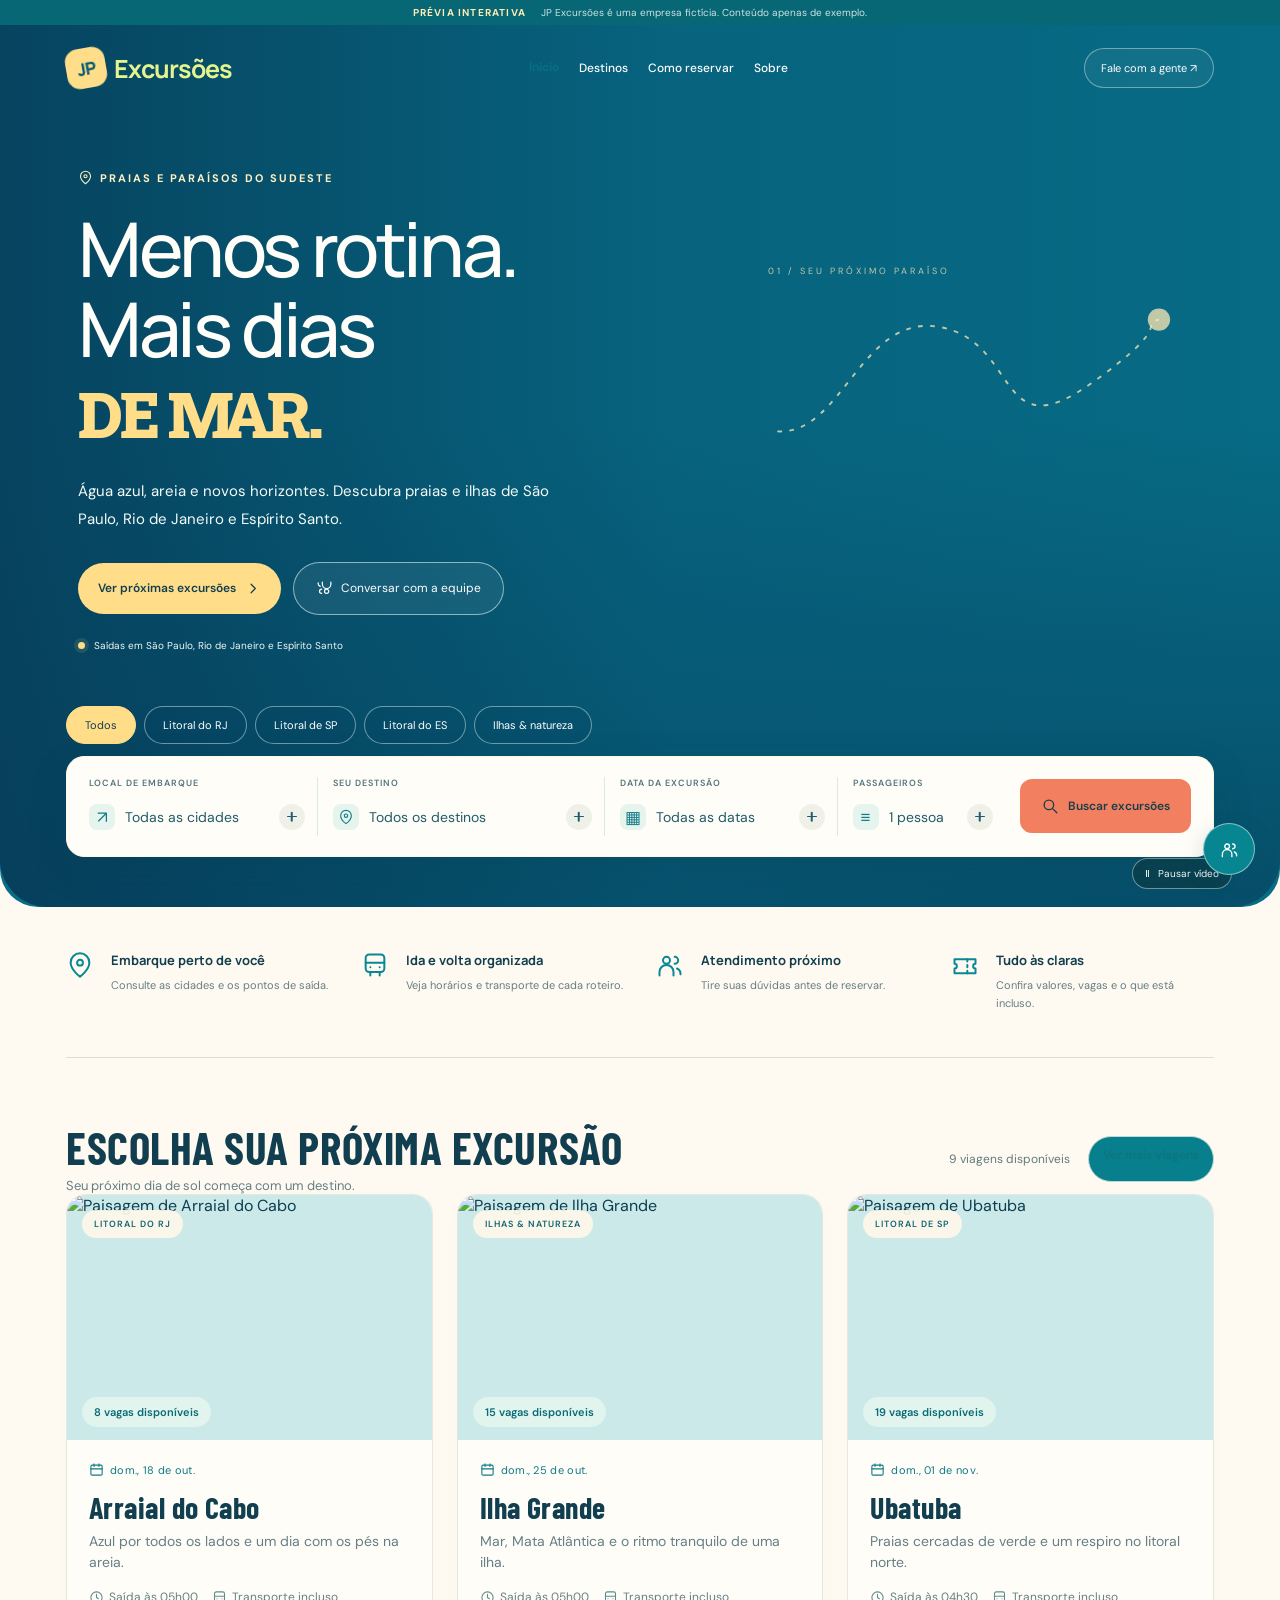
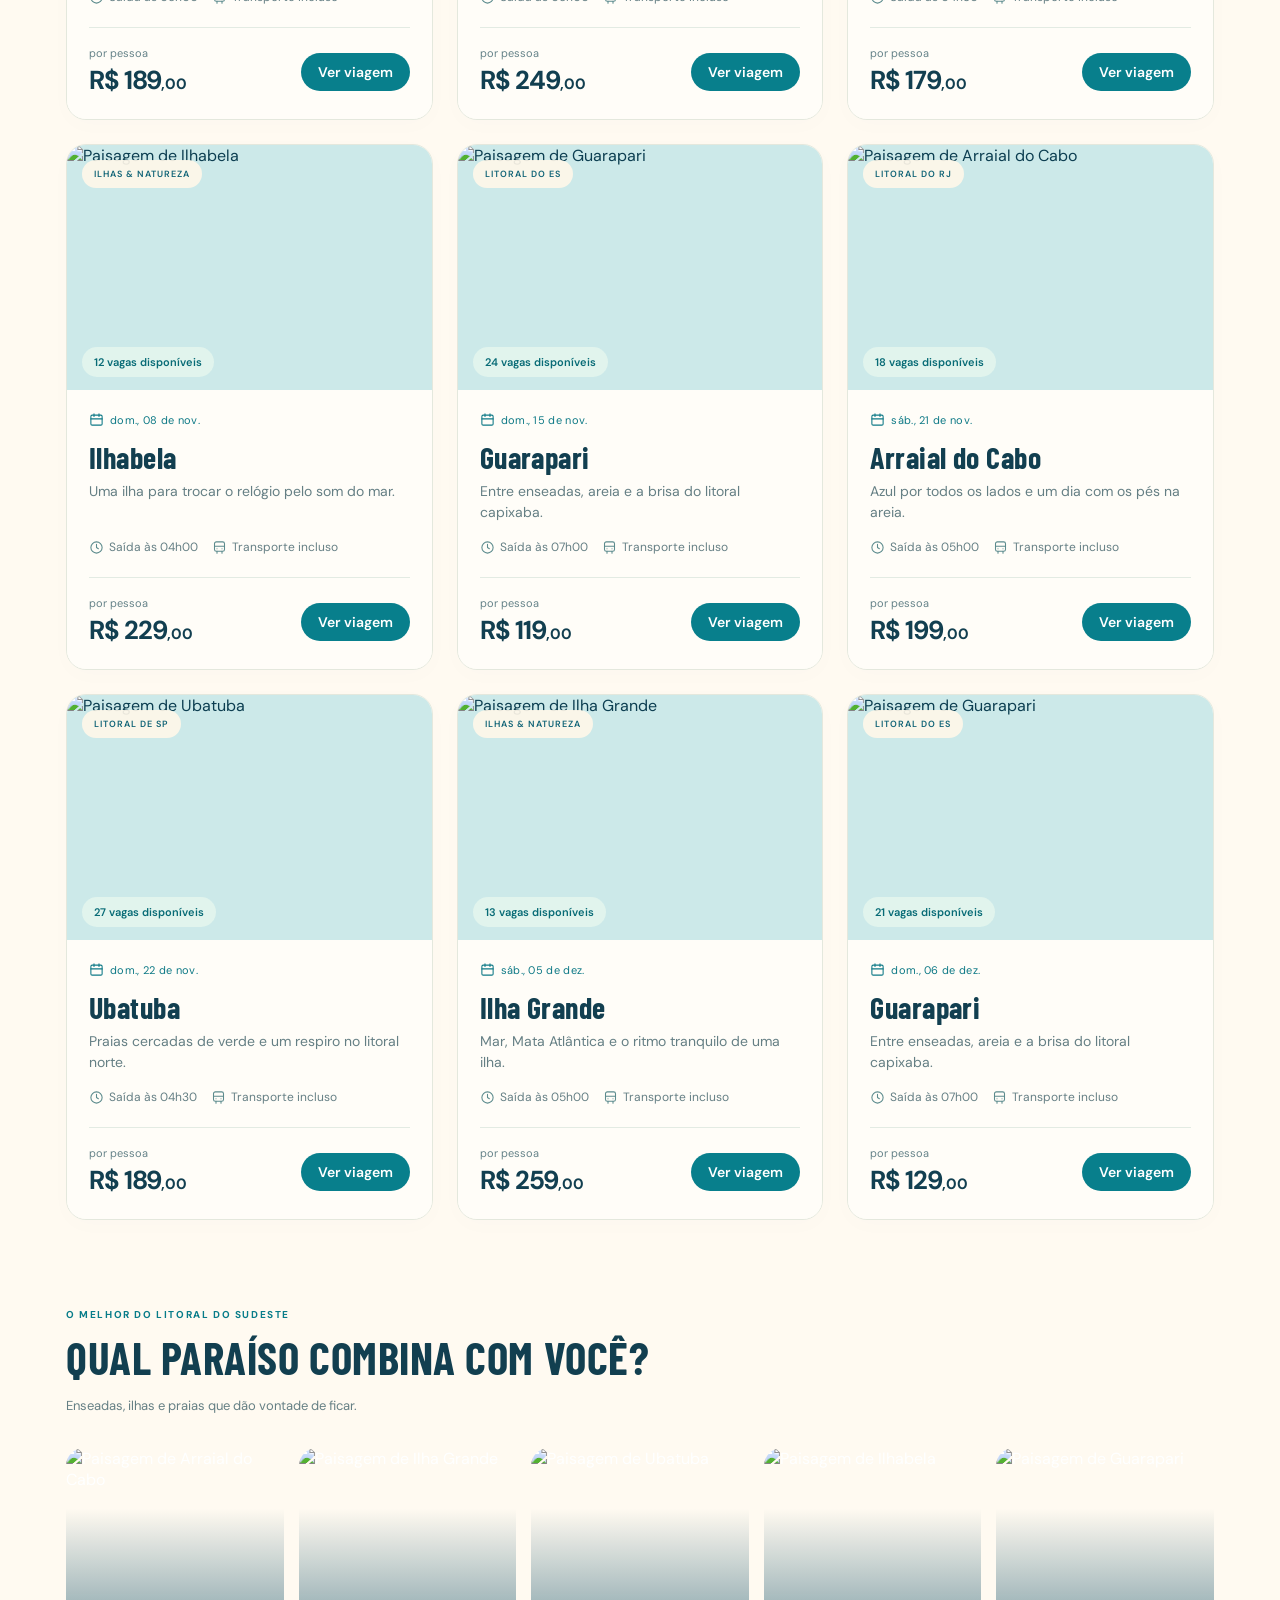
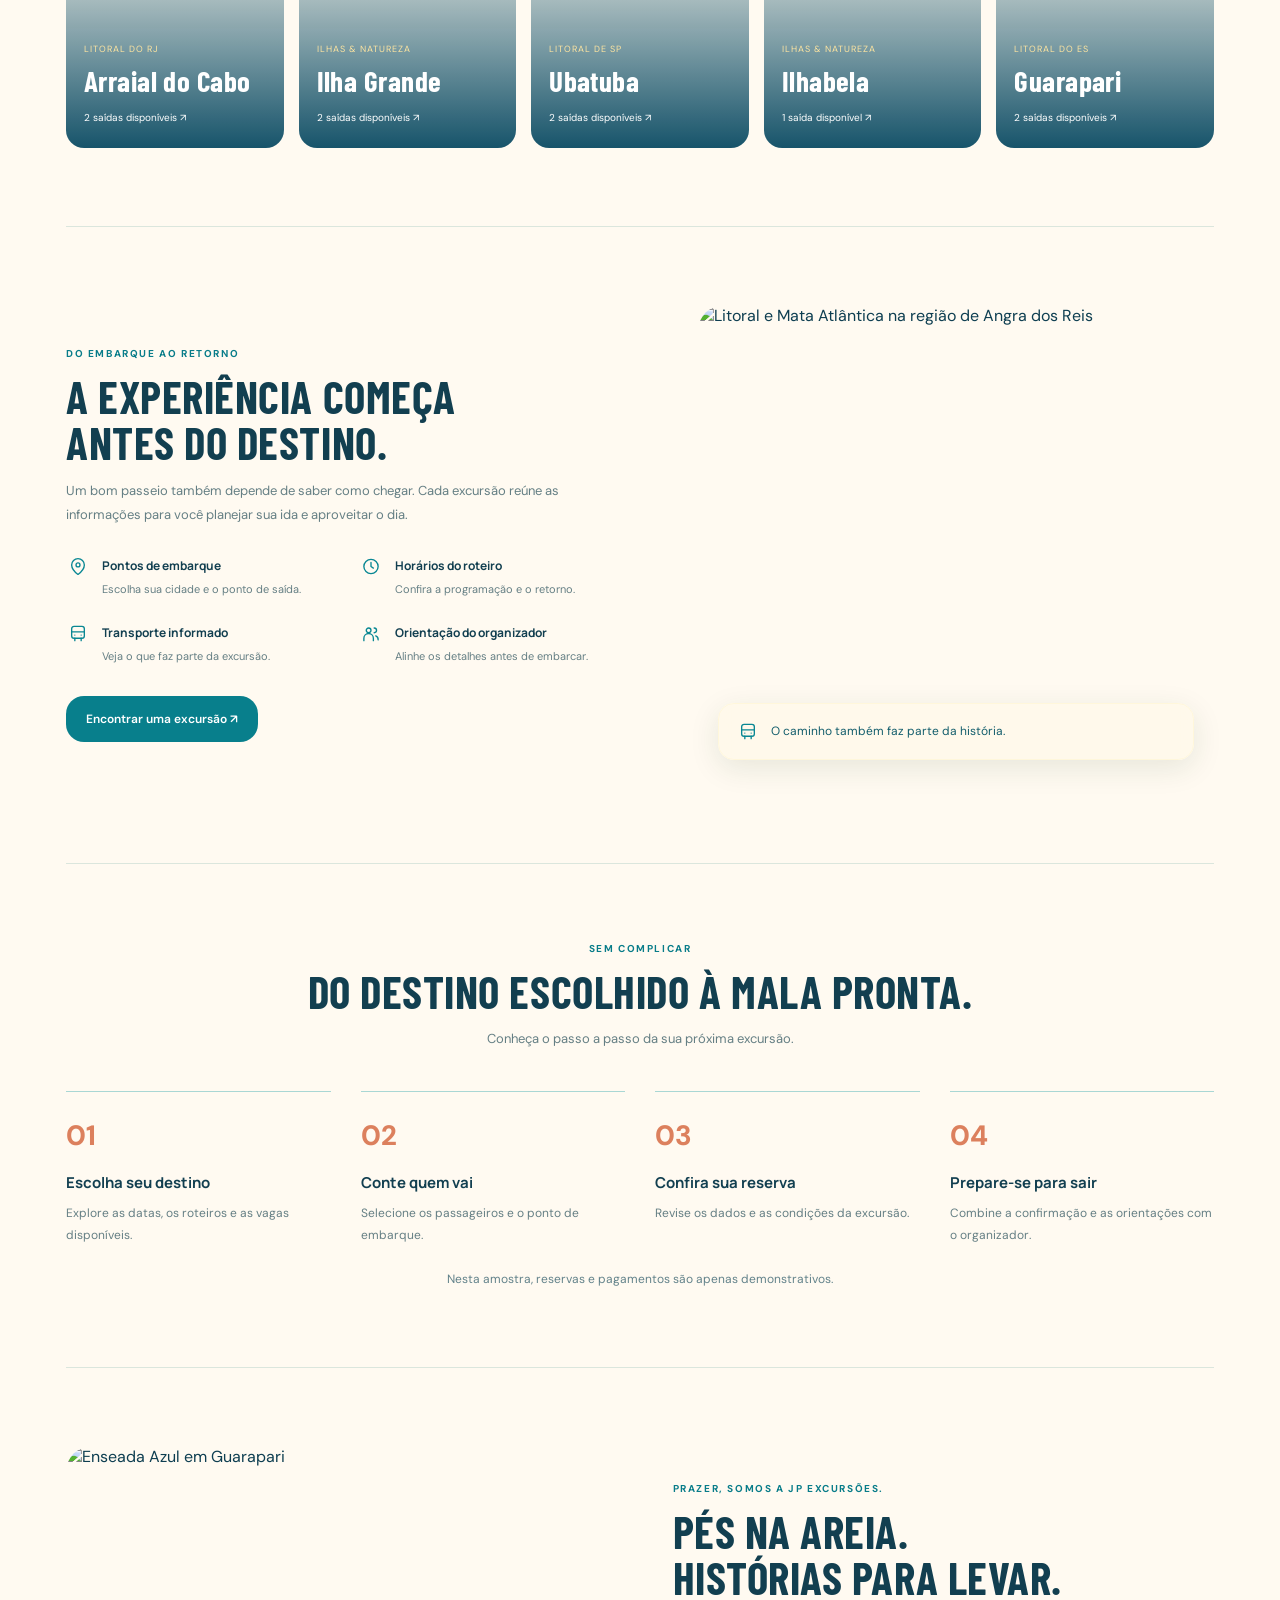
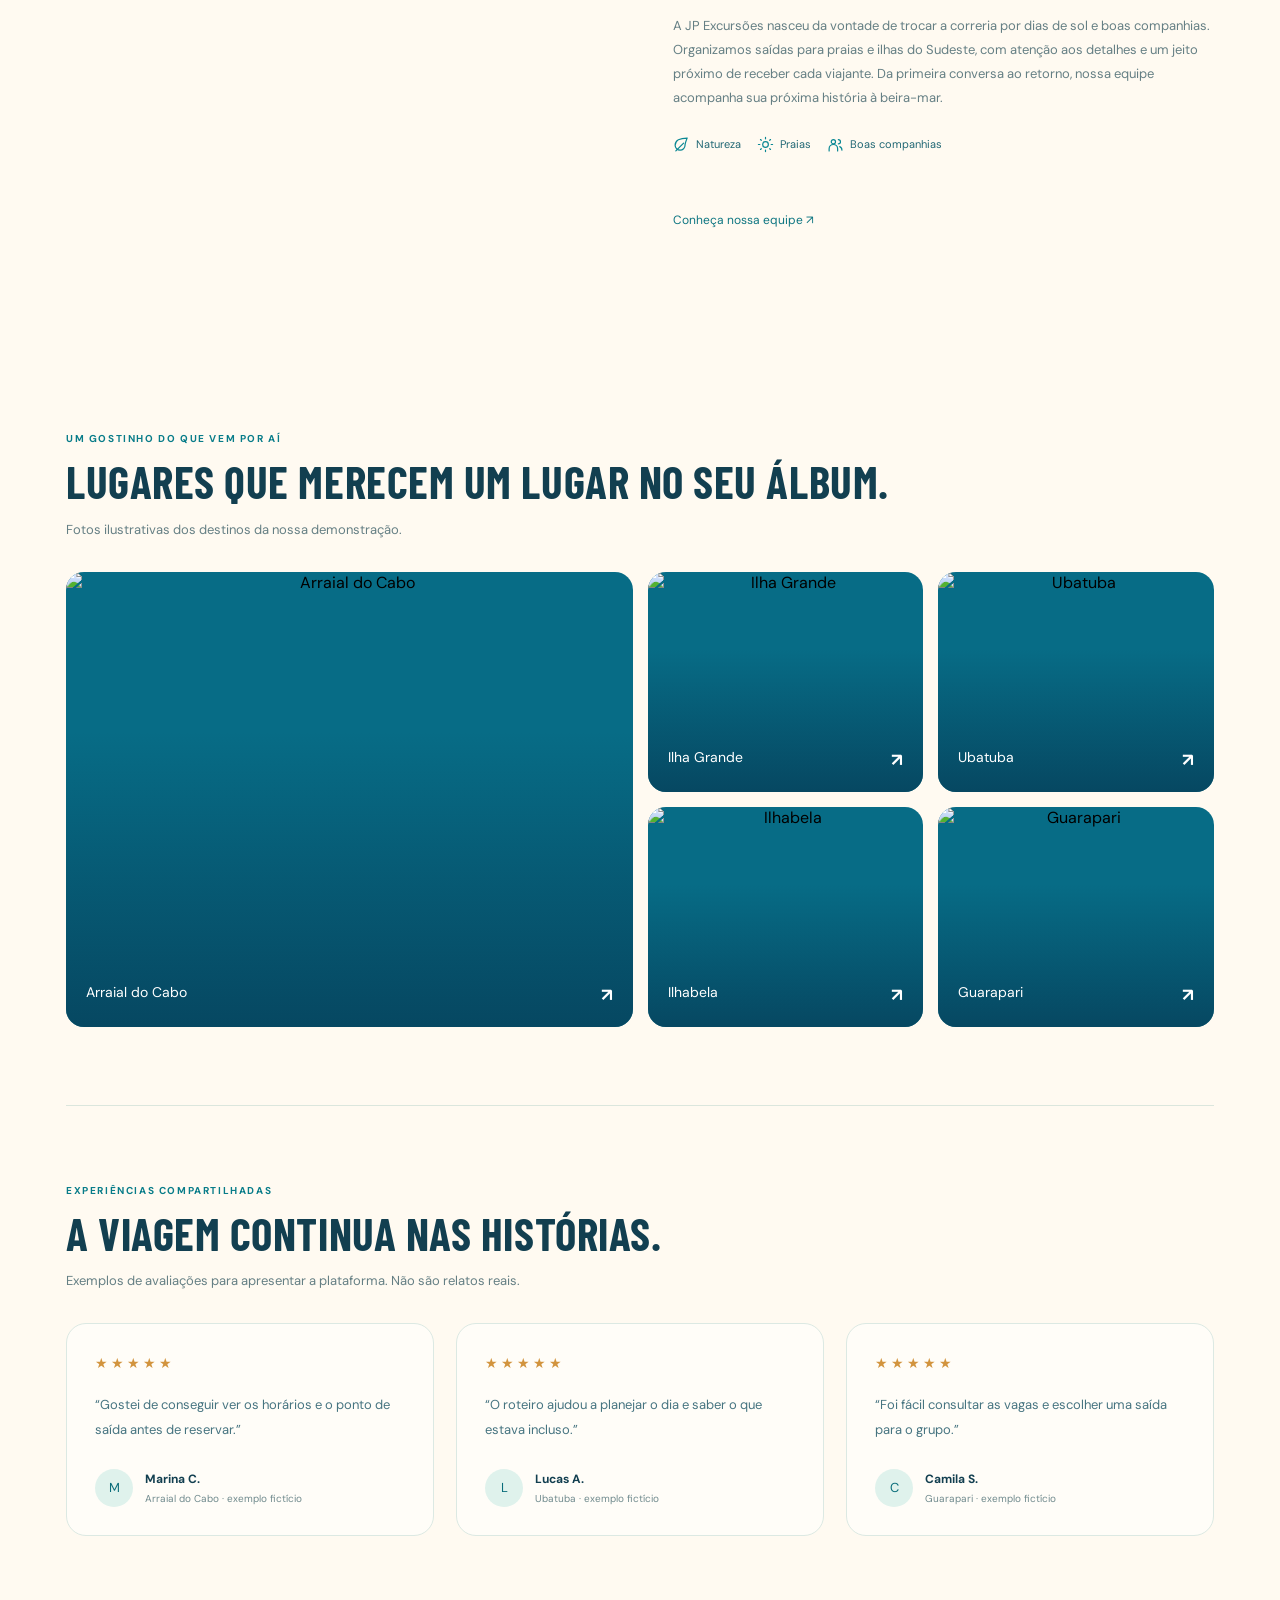
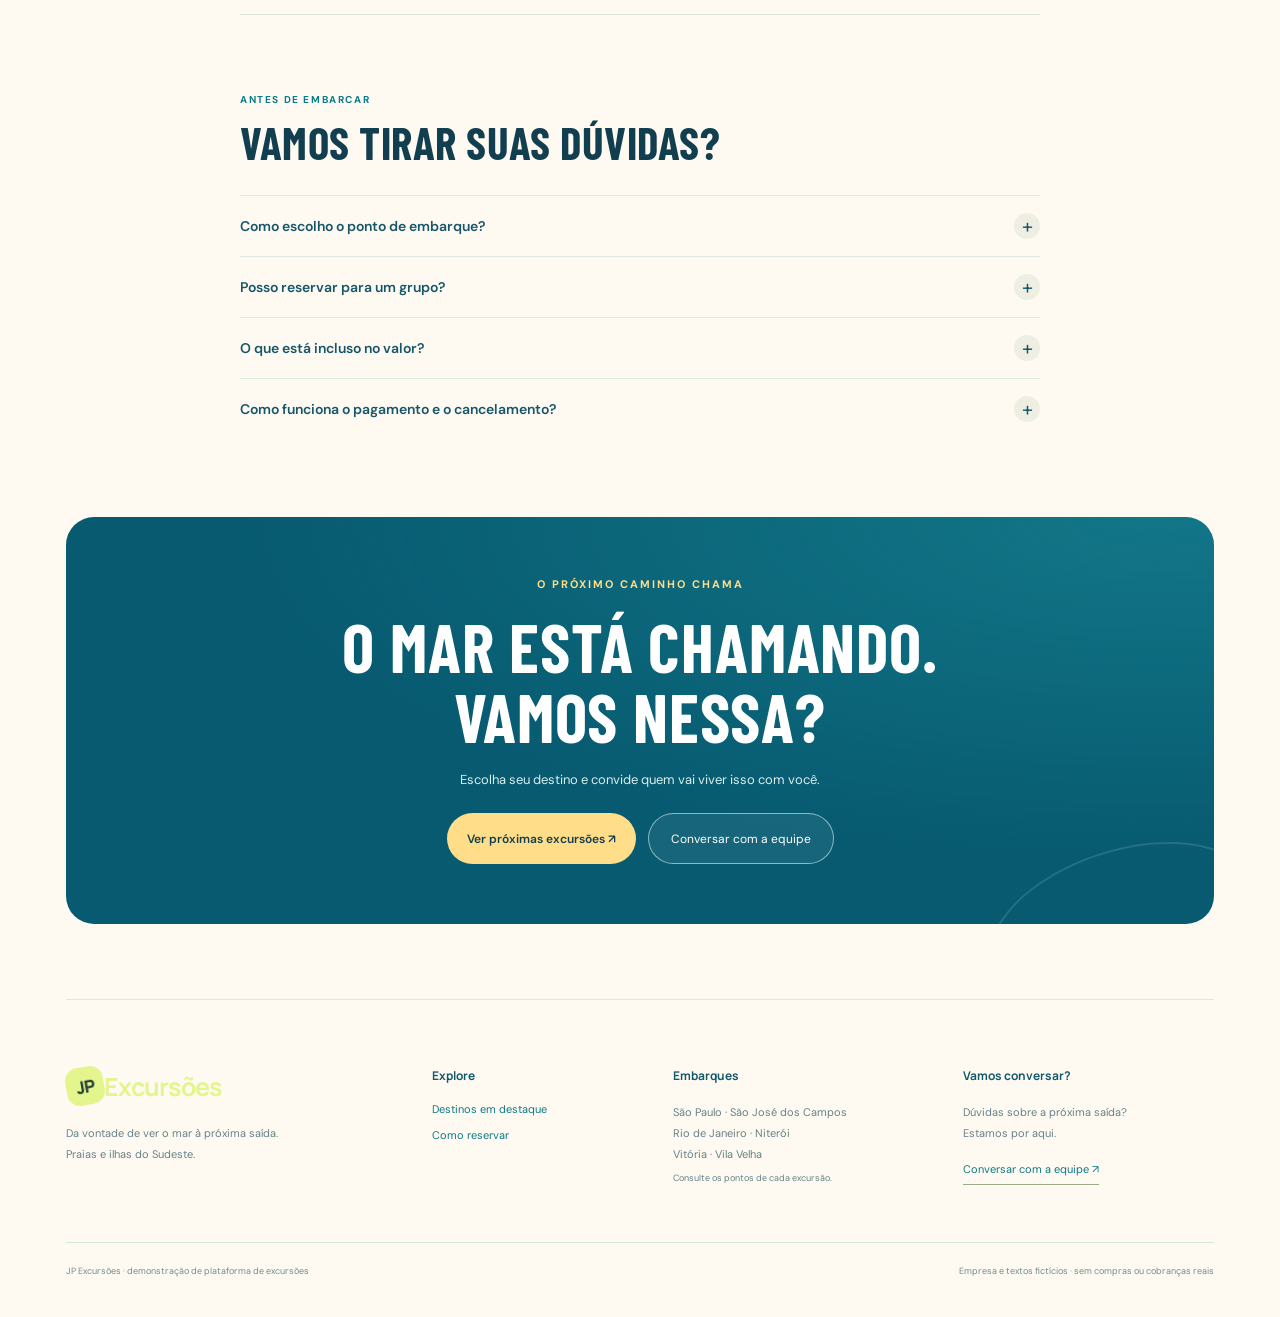
==== commit 04c8f591: "Update coastal client and mobile admin with excursion editor and financial entries" ====
--- a/cliente/index.html
+++ b/cliente/index.html
@@ -3,22 +3,20 @@
 <head>
   <meta charset="utf-8"><meta name="viewport" content="width=device-width,initial-scale=1">
   <meta name="description" content="Conceito de uma plataforma de viagens bate-volta, reservas e organização de passageiros.">
-  <title>Bora — seu próximo bate-volta</title>
-  <link rel="icon" type="image/svg+xml" href="data:image/svg+xml,%3Csvg xmlns='http://www.w3.org/2000/svg' viewBox='0 0 64 64'%3E%3Crect width='64' height='64' rx='18' fill='%2316a34a'/%3E%3Ctext x='14' y='47' font-family='Arial' font-size='48' font-weight='bold' fill='white'%3Eb%3C/text%3E%3C/svg%3E">
-  <link rel="stylesheet" href="styles.css?v=reservas-2"><link rel="stylesheet" href="theme.css?v=reservas-2"><link rel="stylesheet" href="explorer.css?v=mobile-cliente"><script src="grid.js" defer></script><script src="header.js" defer></script><script src="mobile-nav.js" defer></script><script src="gallery.js" defer></script><script src="app.js?v=cliente-separado" defer></script><script src="motion.js" defer></script><script src="video.js" defer></script><script src="selects.js" defer></script>
-</head>
+  <title>JP Excursões — sua próxima excursão</title>
+  <link rel="icon" type="image/svg+xml" href="data:image/svg+xml,%3Csvg xmlns='http://www.w3.org/2000/svg' viewBox='0 0 64 64'%3E%3Crect width='64' height='64' rx='18' fill='%23087f8c'/%3E%3Ctext x='10' y='43' font-family='Arial' font-size='30' font-weight='bold' fill='white'%3EJP%3C/text%3E%3C/svg%3E">
+  <link rel="stylesheet" href="styles.css?v=20261006-final"><link rel="stylesheet" href="theme.css?v=20261006-final"><link rel="stylesheet" href="explorer.css?v=20261006-final"><script src="grid.js?v=20261006-final" defer></script><script src="header.js?v=20261006-final" defer></script><script src="mobile-nav.js?v=20261006-final" defer></script><script src="gallery.js?v=20261006-final" defer></script><script src="app.js?v=20261006-final" defer></script><script src="motion.js?v=20261006-final" defer></script><script src="video.js?v=20261006-final" defer></script><script src="selects.js?v=20261006-final" defer></script>
+  <link rel="stylesheet" href="excursions.css?v=20261006-final"><script src="coast.js?v=20261006-final" defer></script><script src="excursions.js?v=20261006-final" defer></script>
+<link rel="stylesheet" href="explorer-type.css?v=20261006-final">
+<link rel="stylesheet" href="summer.css?v=20261006-final">
+<link rel="stylesheet" href="expand-controls.css?v=20261006-final"><link rel="stylesheet" href="photo-polish.css?v=20261006-final"><link rel="stylesheet" href="destination-select.css?v=20261006-final"><script src="destination-select.js?v=20261006-final" defer></script></head>
 <body>
-  <div class="demo-bar">PRÉVIA INTERATIVA <span>Viagens, valores e reservas fictícios.</span></div>
-  <header class="site-header"><div class="header-inner"><a class="logo" href="#viagens" aria-label="Bora, página inicial"><span class="brand-symbol" aria-hidden="true">↗</span>bora<span>.</span></a><nav aria-label="Menu principal"><a href="#viagens" data-nav="viagens">Explorar viagens</a><a href="#todas-viagens" data-nav="todas-viagens">Todas as viagens</a><a href="#reservas" data-nav="reservas">Minhas reservas</a></nav></div></header>
-  <nav class="mobile-tabbar" aria-label="Navegação principal no celular">
-<a href="#viagens" data-mobile-tab="viagens"><svg viewBox="0 0 24 24" fill="none" stroke="currentColor" stroke-width="1.7"><circle cx="12" cy="12" r="9"/><path d="m15 9-2 4-4 2 2-4 4-2Z"/></svg><span>Explorar</span></a>
-<a href="#reservas" data-mobile-tab="reservas"><svg viewBox="0 0 24 24" fill="none" stroke="currentColor" stroke-width="1.7"><path d="M3 7h18v4a2 2 0 0 0 0 4v4H3v-4a2 2 0 0 0 0-4V7Z"/><path d="M14 7v2m0 3v2m0 3v2"/></svg><span>Reservas</span></a>
-<a href="#todas-viagens" data-mobile-tab="todas-viagens"><svg viewBox="0 0 24 24" fill="none" stroke="currentColor" stroke-width="1.7"><rect x="3" y="3" width="7" height="7" rx="2"/><rect x="14" y="3" width="7" height="7" rx="2"/><rect x="3" y="14" width="7" height="7" rx="2"/><rect x="14" y="14" width="7" height="7" rx="2"/></svg><span>Viagens</span></a>
-</nav><main id="app"></main>
-  <footer class="site-footer"><div><a class="logo" href="#viagens"><span class="brand-symbol" aria-hidden="true">↗</span>bora<span>.</span></a><p>Um dia de viagem. Muitas histórias para contar.</p></div><span>Conceito de produto · sem reservas ou cobranças reais</span></footer>
+  <div class="demo-bar">PRÉVIA INTERATIVA <span>JP Excursões é uma empresa fictícia. Conteúdo apenas de exemplo.</span></div>
+  <header class="site-header"><div class="header-inner"><a class="logo" href="#viagens" aria-label="JP Excursões, página inicial"><span class="brand-symbol" aria-hidden="true">JP</span><span class="jp-brand-name">Excursões</span></a><nav aria-label="Menu principal"><a href="#viagens" data-nav="viagens">Explorar viagens</a></nav></div></header>
+  <main id="app"></main>
+  <footer class="site-footer"><div><a class="logo" href="#viagens"><span class="brand-symbol" aria-hidden="true">JP</span><span class="jp-brand-name">Excursões</span></a><p>Um dia de viagem. Muitas histórias para contar.</p></div><span>Conceito de produto · sem reservas ou cobranças reais</span></footer>
   <dialog id="booking-dialog" aria-labelledby="booking-title"></dialog>
   <dialog id="trip-dialog" aria-labelledby="trip-form-title"></dialog>
   <div id="toast" role="status" aria-live="polite"></div>
 </body>
 </html>
-
--- a/cliente/excursions.css
+++ b/cliente/excursions.css
@@ -0,0 +1,7 @@
+:root{--excursion-green:#173e32;--excursion-yellow:#e8f19b}
+.header-inner>nav{gap:20px}.header-inner>nav button{font:inherit;font-size:12px;background:none;border:0;color:inherit;cursor:pointer;padding:10px 0;white-space:nowrap}.home-view .header-inner>nav button{color:#fff}.header-scrolled .header-inner>nav button{color:#fff}.excursion-header-contact{border:1px solid #ffffff65;color:white;border-radius:30px;background:#ffffff0c;font-size:11px;white-space:nowrap;padding:12px 16px;cursor:pointer}.header-inner{gap:24px}.header-inner>nav a{font-size:12px}.home-view .hero{height:auto;min-height:820px;max-height:none;text-align:left;display:block;border-radius:0 0 38px 38px;overflow:visible;isolation:isolate}.hero-photo{overflow:hidden;border-radius:0 0 38px 38px;pointer-events:none}.hero-photo:after{background:linear-gradient(90deg,#082b22eb 0%,#082b2299 48%,#082b2220 100%),linear-gradient(0deg,#082b22b3,transparent 60%)}.hero-photo:before{display:none}.hero-copy{position:relative;top:auto;transform:none;width:min(1240px,100%);padding:145px 48px 255px;margin:auto;z-index:2}.hero .eyebrow{justify-content:flex-start;color:#e8f19b;font-size:11px;letter-spacing:2px}.hero h1{font-size:clamp(48px,5.8vw,80px);letter-spacing:-3px;line-height:1.07;margin:22px 0;max-width:680px}.hero h1 em{font-style:normal;color:var(--excursion-yellow)}.hero p{margin:0;max-width:490px;font-size:15px;line-height:1.85}.excursion-hero-actions{display:flex;gap:12px;flex-wrap:wrap;margin-top:28px;align-items:center}.excursion-hero-actions>.button{background:var(--excursion-yellow);color:#173e32;min-height:51px;border-radius:30px;font-size:12px}.excursion-hero-actions svg{width:17px;transform:rotate(180deg)}.excursion-outline{display:inline-flex;align-items:center;justify-content:center;gap:8px;background:#ffffff0a;border:1px solid #ffffff70;color:white;padding:16px 22px;border-radius:30px;cursor:pointer;font:inherit;font-size:12px;min-height:51px;transition:background .2s}.excursion-outline:hover{background:#ffffff22}.excursion-outline svg{width:17px}.excursion-hero-note{display:flex;align-items:center;gap:9px;font-size:10px;color:#e5ebdf;margin-top:24px}.excursion-hero-note i{width:7px;height:7px;background:#b6d888;border-radius:50%;box-shadow:0 0 0 4px #e8f19b15}.excursion-route-art{position:absolute;right:8%;top:240px;width:32%;color:#e8f19bb0;pointer-events:none}.excursion-route-art>span{font-size:9px;letter-spacing:3px;display:block;margin-bottom:24px}.hero-search{bottom:50px;z-index:6;max-width:1148px}.hero-search-heading{display:none}.hero-search>.filter-row{margin:0 0 12px;gap:8px}.hero-search .filter{border:1px solid #ffffff55;background:#ffffff0c;color:#fff;font-size:11px;padding:10px 18px;min-height:38px}.hero-search .filter.active{background:#e8f19b;color:#173e32;border-color:#e8f19b}.hero-search .search-panel{grid-template-columns:1.05fr 1.25fr 1fr .7fr auto;padding:20px 22px;border-radius:18px;gap:15px;background:#fff;box-shadow:0 14px 40px #051e2020}.hero-search .search-field{padding:0 12px 0 0}.hero-search .search-field label{font-size:9px;letter-spacing:1px}.hero-search .search-panel .button{font-size:12px;border-radius:12px;min-height:54px}.search-panel .select-trigger{min-width:0}.excursion-benefits{display:grid;grid-template-columns:repeat(4,1fr);gap:32px;padding:44px 0;border-bottom:1px solid #e2e8db}.excursion-benefits>div{position:relative;padding-left:45px}.excursion-benefits svg{position:absolute;left:0;top:0;width:28px;height:28px;color:#577b51}.excursion-benefits h3{font-size:13px;margin:0 0 7px}.excursion-benefits p{font-size:11px;line-height:1.7;color:#758270}.section{padding-top:66px;padding-bottom:10px}.section-title h2{font-size:35px}.section-title p{font-size:13px}.trip-grid{gap:24px}.trip-card{background:white;border:1px solid #e1e8d9;border-radius:20px;overflow:hidden;transition:transform .2s,box-shadow .2s}.trip-card:hover{transform:translateY(-4px);box-shadow:0 14px 35px #1e3a2010}.trip-card .card-image{border-radius:0;height:245px}.trip-card .card-content{padding:22px}.trip-card .card-content h3{font-size:24px}.trip-card .card-bottom{padding-top:18px}.trip-card .price strong{font-size:26px}.excursion-section{padding:78px 0}.excursion-heading{margin-bottom:30px}.excursion-heading .eyebrow,.excursion-transport .eyebrow,.excursion-about .eyebrow{color:#6c8759;font-size:10px;letter-spacing:1.6px}.excursion-heading h2,.excursion-transport h2,.excursion-about h2{font-size:36px;line-height:1.2;letter-spacing:-1.4px;margin:13px 0}.excursion-heading>p,.excursion-transport>div>p,.excursion-about p{font-size:13px;line-height:1.85;color:#76826f;max-width:620px}.excursion-destination-grid{display:grid;grid-template-columns:repeat(5,minmax(0,1fr));gap:15px}.excursion-destination{position:relative;height:300px;border-radius:18px;overflow:hidden;isolation:isolate;color:white}.excursion-destination:after{content:'';position:absolute;inset:0;background:linear-gradient(0deg,#102f25ef,transparent 75%);z-index:-1}.excursion-destination>img{position:absolute;inset:0;width:100%;height:100%;object-fit:cover;z-index:-2;transition:transform .6s}.excursion-destination:hover>img{transform:scale(1.07)}.excursion-destination>div{position:absolute;bottom:22px;left:18px;right:15px}.excursion-destination span{font-size:9px;letter-spacing:1px;text-transform:uppercase;color:#e8f19b}.excursion-destination h3{font-size:21px;margin:8px 0}.excursion-destination small{font-size:10px}.excursion-transport{display:grid;grid-template-columns:1.1fr 1fr;gap:65px;align-items:center;border-top:1px solid #e3e8dd}.excursion-transport-features{display:grid;grid-template-columns:1fr 1fr;gap:25px 18px;margin:30px 0}.excursion-transport-features>div{display:flex;gap:12px;align-items:flex-start}.excursion-transport-features svg{width:24px;flex-shrink:0;color:#799361}.excursion-transport-features h3{font-size:12px;margin:0 0 6px}.excursion-transport-features p{font-size:11px;line-height:1.75;color:#76826f}.excursion-transport .button{font-size:12px}.excursion-transport-photo{position:relative;height:480px}.excursion-transport-photo>img{width:100%;height:100%;object-fit:cover;border-radius:26px}.excursion-transport-photo>span{position:absolute;bottom:25px;left:20px;right:20px;display:flex;gap:12px;align-items:center;padding:18px;background:#fffef9e8;backdrop-filter:blur(12px);border-radius:16px;font-size:12px;box-shadow:0 8px 30px #0f36221a}.excursion-transport-photo svg{width:22px}.excursion-how{border-top:1px solid #e3e8dd;text-align:center}.excursion-how .eyebrow{justify-content:center}.excursion-how .excursion-heading>p{margin:auto}.excursion-steps{display:grid;grid-template-columns:repeat(4,1fr);gap:30px;text-align:left;margin:40px 0 24px}.excursion-steps>div{border-top:1px solid #d8e3cd;padding-top:25px}.excursion-steps>div>span{font-size:28px;font-weight:800;color:#97aa75}.excursion-steps h3{font-size:15px;margin:18px 0 10px}.excursion-steps p{font-size:12px;line-height:1.8;color:#76826f}.excursion-about{display:grid;grid-template-columns:1fr 1fr;gap:65px;align-items:center;border-top:1px solid #e3e8dd}.excursion-about>img{width:100%;height:430px;border-radius:26px;object-fit:cover}.excursion-about-tags{display:flex;flex-wrap:wrap;gap:16px;margin:25px 0}.excursion-about-tags span{display:flex;align-items:center;gap:6px;font-size:11px}.excursion-about-tags svg{width:17px}.excursion-about .story-link{background:none;border:0;cursor:pointer;font-size:12px}.excursion-mosaic{display:grid;grid-template-columns:repeat(4,1fr);grid-template-rows:220px 220px;gap:15px}.excursion-memory{position:relative;border:0;background:#173e32;border-radius:18px;overflow:hidden;padding:0;cursor:pointer;isolation:isolate}.excursion-memory:first-child{grid-column:span 2;grid-row:span 2}.excursion-memory>img{width:100%;height:100%;object-fit:cover;transition:transform .6s}.excursion-memory:hover img{transform:scale(1.06)}.excursion-memory:after{content:'';position:absolute;inset:0;background:linear-gradient(0deg,#082b22c0,transparent 60%);z-index:1}.excursion-memory>span{position:absolute;z-index:2;bottom:20px;left:20px;right:20px;color:white;display:flex;justify-content:space-between;font-size:14px;text-align:left}.excursion-memory b{font-size:18px}.excursion-reviews{border-top:1px solid #e3e8dd}.excursion-review-grid{display:grid;grid-template-columns:repeat(3,1fr);gap:22px}.excursion-review-grid article{background:#fff;border:1px solid #e0e7d8;border-radius:20px;padding:28px}.excursion-stars{color:#c2993d;letter-spacing:3px;font-size:14px}.excursion-review-grid blockquote{margin:20px 0 26px;font-size:13px;line-height:1.9;color:#5e7355}.excursion-review-grid article>div{display:flex;align-items:center;gap:12px}.excursion-avatar{display:grid;place-items:center;width:38px;height:38px;border-radius:50%;background:#edf2e3;font-size:13px}.excursion-review-grid b{display:block;font-size:12px}.excursion-review-grid small{display:block;font-size:10px;color:#819075;margin-top:5px}.excursion-questions{max-width:800px;margin:auto;border-top:1px solid #e3e8dd}.excursion-questions summary{font-size:14px}.excursion-questions .faq-item p{font-size:12px;line-height:1.9}.excursion-last-call{background:var(--excursion-green);border-radius:28px;padding:60px;text-align:center;margin:0 0 75px;color:white;position:relative;overflow:hidden}.excursion-last-call .eyebrow{justify-content:center;color:#e8f19b}.excursion-last-call h2{font-size:48px;line-height:1.12;letter-spacing:-2px;margin:20px 0}.excursion-last-call p{font-size:13px;color:#c8d6bf}.excursion-last-call>div{display:flex;justify-content:center;gap:12px;margin-top:25px;flex-wrap:wrap}.excursion-last-call .button{background:#e8f19b;color:#173e32;border-radius:30px;font-size:12px}.site-footer{display:block!important}.excursion-footer-grid{display:grid;grid-template-columns:1.3fr .8fr 1fr 1fr;gap:40px;padding:30px 0 45px}.excursion-footer-grid h3{font-size:12px;margin-bottom:18px}.excursion-footer-grid p{font-size:11px;line-height:1.9;color:#7b8873}.excursion-footer-grid small{font-size:9px;color:#8b9783}.excursion-footer-grid button,.excursion-footer-grid>div>a:not(.logo){display:block;color:#607650;border:0;background:none;cursor:pointer;font-family:inherit;font-size:11px;padding:0;margin-bottom:12px;text-align:left}.excursion-footer-grid .logo{margin-bottom:18px}.excursion-footer-grid .excursion-footer-contact{border-bottom:1px solid #9bab87;padding:8px 0;margin-top:10px}.excursion-footer-bottom{display:flex;justify-content:space-between;gap:20px;border-top:1px solid #e2e8da;padding-top:22px;color:#8b9783;font-size:9px}.excursion-floating-contact{position:fixed;right:25px;bottom:25px;width:52px;height:52px;display:grid;place-items:center;border:1px solid #ffffff80;background:#214d3b;color:#e8f19b;box-shadow:0 8px 20px #092e2730;border-radius:50%;cursor:pointer;z-index:55}.excursion-floating-contact svg{width:23px}.excursion-enlarged{max-height:55svh;width:100%;object-fit:cover;border-radius:14px;margin-bottom:20px}.contact-intro{font-size:13px;line-height:1.8;margin-bottom:20px;color:#718167}#lugares,#destinos,#como-reservar,#sobre-bora,#duvidas{scroll-margin-top:100px}
+@media(max-width:1100px){.header-inner>nav{gap:12px}.header-inner>nav button,.header-inner>nav a{font-size:10px}.excursion-header-contact{font-size:10px;padding:10px}.hero-search .search-panel{grid-template-columns:1fr 1fr 1fr 1fr}.hero-search .search-panel>button{grid-column:1/-1}.home-view .hero{min-height:900px}.hero-copy{padding-bottom:325px}.excursion-destination-grid{grid-template-columns:repeat(3,1fr)}.excursion-transport,.excursion-about{gap:35px}.excursion-footer-grid{gap:25px}.hero-search .search-field{border:0}}
+@media(max-width:700px){.home-view .hero{min-height:920px;border-radius:0 0 26px 26px}.hero-photo{border-radius:0 0 26px 26px}.hero-copy{padding:125px 22px 400px;top:auto;text-align:left}.hero h1{font-size:46px;letter-spacing:-2px;margin:20px 0;line-height:1.08}.hero .eyebrow{font-size:9px;letter-spacing:1.3px}.hero p{font-size:13px;line-height:1.75;max-width:350px}.excursion-hero-actions{gap:10px;margin-top:22px}.excursion-hero-actions>.button,.excursion-outline{padding:13px 17px;min-height:46px;font-size:11px}.excursion-hero-note{font-size:9px;line-height:1.6;max-width:290px}.excursion-route-art{display:none}.hero-search{bottom:62px}.hero-search .search-panel{grid-template-columns:1fr 1fr;gap:12px;padding:18px}.hero-search .search-field{padding:0;min-width:0}.hero-search .search-field:nth-child(2){grid-column:span 1}.hero-search .search-field label{font-size:8px}.hero-search .search-field input{font-size:12px}.hero-search .select-trigger{font-size:11px;min-height:42px}.hero-search .search-panel>button{min-height:47px}.hero-search>.filter-row{margin-bottom:12px;max-width:100%;overflow:auto}.hero-search .filter{font-size:10px;padding:9px 14px}.video-control{bottom:20px;right:22px}.excursion-header-contact{display:block;font-size:10px;padding:10px 12px;margin-left:auto}.excursion-benefits{grid-template-columns:1fr 1fr;gap:25px 18px;padding:35px 0}.excursion-benefits>div{padding-left:0}.excursion-benefits svg{position:static;width:25px;height:25px;margin-bottom:10px}.excursion-benefits h3{font-size:12px}.excursion-benefits p{font-size:10px}.section{padding-top:42px}.section-title{flex-wrap:wrap;gap:15px}.section-title h2{font-size:27px}.section-title p{font-size:12px}.catalog-actions{flex-direction:row;align-items:center;justify-content:space-between;width:100%}.section-title .result-count{max-width:none;text-align:left}.trip-grid{gap:22px}.trip-card .card-image{height:240px}.trip-card .card-content{padding:20px}.trip-card .card-content h3{font-size:25px}.trip-card .card-description{font-size:12px}.excursion-section{padding:48px 0}.excursion-heading{margin-bottom:24px}.excursion-heading h2,.excursion-transport h2,.excursion-about h2{font-size:28px;letter-spacing:-.9px}.excursion-heading>p,.excursion-transport>div>p,.excursion-about p{font-size:12px}.excursion-destination-grid{grid-template-columns:1fr 1fr;gap:12px}.excursion-destination{height:245px}.excursion-destination:last-child{grid-column:1/-1;height:230px}.excursion-destination h3{font-size:20px}.excursion-destination small{font-size:9px}.excursion-transport,.excursion-about{grid-template-columns:1fr;gap:28px}.excursion-transport-photo{height:340px}.excursion-transport-features{gap:22px 14px}.excursion-transport-features>div{gap:8px}.excursion-transport-features h3{font-size:11px}.excursion-transport-features p{font-size:10px}.excursion-transport-photo>span{font-size:10px;padding:16px}.excursion-steps{grid-template-columns:1fr 1fr;gap:24px}.excursion-steps h3{font-size:13px}.excursion-steps p{font-size:11px}.excursion-steps>div>span{font-size:24px}.excursion-about>img{height:310px}.excursion-mosaic{grid-template-columns:1fr 1fr;grid-template-rows:260px 180px 180px;gap:12px}.excursion-memory:first-child{grid-column:1/-1;grid-row:span 1}.excursion-memory>span{font-size:12px;bottom:15px;left:15px;right:15px}.excursion-review-grid{grid-template-columns:1fr;gap:14px}.excursion-review-grid article{padding:24px}.excursion-questions summary{font-size:13px}.excursion-last-call{padding:38px 22px;margin-bottom:40px}.excursion-last-call h2{font-size:35px;letter-spacing:-1px}.excursion-last-call>div{flex-direction:column}.excursion-last-call .button{min-height:48px}.excursion-footer-grid{grid-template-columns:1fr 1fr;gap:30px 20px;padding:15px 0 30px}.excursion-footer-grid>div:first-child{grid-column:1/-1}.excursion-footer-grid>div:last-child{grid-column:1/-1}.excursion-footer-bottom{flex-direction:column;gap:10px;line-height:1.7}.excursion-floating-contact{bottom:calc(90px + env(safe-area-inset-bottom,0px));right:18px;width:46px;height:46px}.contact-intro{font-size:12px}}
+@media(prefers-reduced-motion:reduce){.trip-card,.excursion-destination>img,.excursion-memory>img{transition:none}}
+
+@media(max-width:700px){.hero-search .search-field:nth-child(2){grid-row:auto;border-top:0;padding-top:0}.home-view .excursion-floating-contact{display:none}.hero-search .search-field:nth-child(3) .select-options{left:0;right:auto}.hero-search .search-field:nth-child(4) .select-options{left:auto;right:0}}
--- a/cliente/explorer-type.css
+++ b/cliente/explorer-type.css
@@ -0,0 +1,18 @@
+@import url('https://fonts.googleapis.com/css2?family=Roboto+Slab:wght@800;900&display=swap');
+/* Condensed expedition titles, with a slab serif accent. Body text stays calm. */
+:root{--font-expedition:'Barlow Condensed','Arial Narrow',sans-serif;--font-terrain:'Roboto Slab',Georgia,serif}
+.hero h1{font-family:var(--font-expedition);font-weight:800;text-transform:uppercase;letter-spacing:.005em;font-size:clamp(68px,7.4vw,106px);line-height:.92;max-width:720px;margin:24px 0 28px}
+.hero h1 em{font-family:var(--font-terrain);font-weight:900;font-style:normal;font-size:.73em;letter-spacing:-.055em;display:inline-block;margin-top:8px;line-height:1.12}
+.section-title h2,.excursion-heading h2,.excursion-transport h2,.excursion-about h2,.excursion-last-call h2,.page-heading h1,.detail-heading h1,.past-trip-heading h2{font-family:var(--font-expedition);font-weight:700;text-transform:uppercase;letter-spacing:.012em;line-height:1.03}
+.section-title h2,.excursion-heading h2,.excursion-transport h2,.excursion-about h2{font-size:45px}
+.page-heading h1,.detail-heading h1{font-size:58px}.excursion-last-call h2{font-size:68px}
+.trip-card .card-content h3,.excursion-destination h3,.past-trip-summary h3{font-family:var(--font-expedition);font-weight:700;letter-spacing:.015em;font-size:30px;line-height:1.1}
+.excursion-destination h3{font-size:29px}.excursion-last-call .eyebrow{letter-spacing:2px}
+@media(max-width:700px){.hero h1{font-size:58px;line-height:.94;letter-spacing:.005em;margin:22px 0 25px}.hero h1 em{font-size:.73em;margin-top:7px}.section-title h2,.excursion-heading h2,.excursion-transport h2,.excursion-about h2{font-size:35px;letter-spacing:.01em}.page-heading h1,.detail-heading h1{font-size:44px}.excursion-last-call h2{font-size:47px}.trip-card .card-content h3{font-size:31px}.excursion-destination h3{font-size:28px}.past-trip-summary h3{font-size:27px}}
+@media(max-width:360px){.hero h1{font-size:48px}.section-title h2,.excursion-heading h2{font-size:32px}}
+
+/* Lighter hero headline; the yellow slab accent keeps its personality. */
+.hero h1{font-family:'Manrope',Arial,sans-serif;font-weight:500;font-size:clamp(54px,5.9vw,84px);letter-spacing:-.045em;line-height:1.06;text-transform:none}
+.hero h1 em{font-family:var(--font-terrain);font-weight:900;text-transform:uppercase;font-size:.83em;letter-spacing:-.055em;line-height:1.12;margin-top:10px}
+@media(max-width:700px){.hero h1{font-size:44px;line-height:1.08;letter-spacing:-.045em}.hero h1 em{font-size:.88em}}
+@media(max-width:360px){.hero h1{font-size:37px}}
--- a/cliente/summer.css
+++ b/cliente/summer.css
@@ -0,0 +1,19 @@
+/* Local summer identity: ocean, warm sand, sea glass and sunset. */
+:root{--background:#fffaf1;--foreground:#123f50;--card:#fffdf8;--card-foreground:#123f50;--primary:#087f8c;--primary-foreground:#fff;--muted:#f2ede3;--muted-foreground:#617a80;--secondary:#e4f3f0;--border:#dbe8e5;--accent:#ddf2ec;--orange:#f37f61;--orange-dark:#cf573c;--ring:#138e99;--ink:#123f50;--green:#087f8c;--paper:#fffdf8;--bg:#fffaf1;--line:#dbe8e5;--excursion-green:#075a70;--excursion-yellow:#ffe8a2;color:#123f50;background:#fffaf1}
+body{background:#fffaf1;color:#123f50}.demo-bar{background:#086775;color:#ffecb5}.demo-bar span{color:#ecf8f6}
+.brand-symbol,.site-header .brand-symbol,.home-view .site-header .brand-symbol{background:#ffdd89;color:#075a70}.logo>span:last-child,.site-header.header-scrolled .logo>span:last-child{color:#ffdd89}.site-header.header-scrolled,.home-view .site-header.header-scrolled{background:rgba(5,77,96,.89);border-bottom-color:#b0e0db30;box-shadow:0 8px 28px #06485816}.site-header.header-scrolled .brand-symbol{background:#ffdd89;color:#075a70}.header-inner nav a.active{color:#086f80}
+.home-view .hero{background:#076c86}.hero-photo:after{background:linear-gradient(90deg,#063d59db 0%,#07587575 52%,#0b5d7512 100%),linear-gradient(0deg,#053c59a8,transparent 55%)}.hero .eyebrow{color:#fff1c2}.hero h1 em{color:#ffdd89}.hero p{color:#f4fcfa}.excursion-route-art{color:#ffeab4bf}.excursion-hero-note{color:#edf8f4}.excursion-hero-note i{background:#ffdd89;box-shadow:0 0 0 4px #ffdd891c}.excursion-hero-actions>.button{background:#ffdd89;color:#123f50}.excursion-outline{border-color:#ddf2ef99;background:#effffb12}.excursion-outline:hover{background:#ffffff28}.hero-search .filter.active{background:#ffdd89;color:#123f50;border-color:#ffdd89}.hero-search .search-panel{background:#fffdf8;border-color:#fff7df;box-shadow:0 14px 40px #073b4a20}.hero-search .search-field label{color:#55757d}.hero-search .filter:not(.active){background:#063d5922;border-color:#efffff70}.hero-search .search-panel .button{background:#f37f61;color:#183f48}.hero-search .search-panel .button:hover{background:#ff9678}
+.button{background:#087f8c;color:white;border-color:transparent;box-shadow:none}.button:hover{background:#096a77}.button.orange{background:#f37f61;color:#153d48}.button.orange:hover{background:#f89878}.button.secondary{background:#e7f3ef;color:#156575;border-color:#cbe3df}.button.secondary:hover{background:#d6ece7}.story-link,.all-trips-link{color:#0d7581;border-color:#bddbd6}.all-trips-link:hover{background:#e6f3ec}.filter{color:#376d78;border-color:#d2e5df;background:#fffdf8}.filter.active{background:#087f8c;color:white;border-color:#087f8c}
+.excursion-benefits{border-color:#dedfd3}.excursion-benefits svg{color:#078894}.excursion-benefits p,.section-title p,.card-description,.card-meta,.excursion-heading>p,.excursion-transport>div>p,.excursion-about p,.excursion-transport-features p,.excursion-steps p{color:#657f84}.eyebrow,.section-kicker,.excursion-heading .eyebrow,.excursion-transport .eyebrow,.excursion-about .eyebrow{color:#087c89}.trip-card{background:#fffdf8;border-color:#e4e8dd;box-shadow:0 5px 24px #15576b04}.trip-card:hover{box-shadow:0 12px 30px #15576b12}.trip-card .card-content{background:#fffdf8}.category-badge{background:#fff8e9e8;color:#116477;border-color:#fff8e9}.seats-badge{background:#e4f6eedf;color:#086b76}.seats-badge.low{background:#ffe5c7;color:#914a2c}.card-date{color:#0e7986}.card-meta svg{color:#5c8b8d}.card-bottom{border-color:#e3ebe3}.price strong,.total-line b{color:#123f50}.price small{color:#668389}
+.excursion-section{border-color:#dbe6dd}.excursion-destination:after{background:linear-gradient(0deg,#074861ee,transparent 80%)}.excursion-destination span{color:#ffe5a0}.excursion-transport-photo>span{background:#fff9eaeF;color:#135e6c;border:1px solid #fff7db}.excursion-transport-photo svg,.excursion-transport-features svg,.excursion-about-tags svg{color:#098793}.excursion-steps>div{border-color:#a9d7d4}.excursion-steps>div>span{color:#dc805d}.excursion-about-tags span{color:#216774}.excursion-memory{background:#076c86}.excursion-memory:after{background:linear-gradient(0deg,#063f59ce,transparent 65%)}.excursion-review-grid article{background:#fffdf8;border-color:#dce9e3}.excursion-stars{color:#d2943e}.excursion-review-grid blockquote{color:#467480}.excursion-avatar{background:#dff2ec;color:#096d7a}.excursion-review-grid small{color:#708a8d}.faq-item{border-color:#dce8e2}.faq-item summary{color:#16566b}.faq-item p{color:#63828a}
+.excursion-last-call{background:radial-gradient(ellipse at 95% 0%,#24a2ad65,transparent 60%),#075a70;color:white}.excursion-last-call:after{content:'';position:absolute;bottom:-75px;right:-45px;width:270px;height:145px;border:2px solid #b0e3dd28;border-radius:50%;transform:rotate(-18deg);pointer-events:none}.excursion-last-call .eyebrow{color:#ffdd89}.excursion-last-call p{color:#d8efec}.excursion-last-call .button{background:#ffdd89;color:#123f50}.excursion-last-call .button:hover{background:#ffe7ac}.excursion-footer-grid h3{color:#135a6c}.excursion-footer-grid p,.excursion-footer-grid small{color:#648288}.excursion-footer-grid button,.excursion-footer-grid>div>a:not(.logo){color:#0c7984}.excursion-footer-bottom{border-color:#d7e5df;color:#6e8b91}.site-footer{border-top-color:#d8e5dd}.excursion-floating-contact{background:#078591;color:white;box-shadow:0 7px 22px #07576830}
+.page-heading p,.detail-heading p,.fine-print,.back-link{color:#62828a}.detail-heading .eyebrow{color:#0c8590}.text-tag,.fact{color:#216b76;background:#e6f5f0;border-color:#cbe4df}.detail-main p,.timeline-item p,.clean-list li{color:#63828a}.detail-section-heading .section-symbol,.section-symbol{background:#dff3ed;color:#087e8b}.timeline-item time{color:#097f8c}.timeline-item>div{border-color:#b7dcd7}.timeline-item b{color:#145b6d}.inclusion-item-icon,.inclusion-card h3 svg{color:#0c8b91}.booking-aside{background:#fffdf8;border-color:#d6e6df;box-shadow:0 12px 40px #12607008}.availability{color:#078591}.control,input,select,textarea{color:#214f5b;background:#fffdf8;border-color:#cddfda}.control:focus{border-color:#168c97;box-shadow:0 0 0 3px #10949a16}.select-trigger{background:#fffdf8;color:#205d6b;border-color:#d6e5dc}.select-icon{background:#e5f4ed;color:#147c88}.select-options{background:#fffdf8;border-color:#d5e5dc;box-shadow:0 12px 32px #07576816}.select-option{color:#215c6c}.select-option:hover,.select-option[aria-selected=true]{background:#dff3ed;color:#086f7f}.select-option:focus{background:#dff3ed}.total-line{border-color:#d8e7df}
+.reservation-card,.past-trip-detail{background:#fffdf8;border-color:#d9e6de}.past-trip-summary,.trip-review{border-color:#dbe8df}.past-trip-summary p,.memory-heading p,.trip-review>p,.memory-grid figcaption{color:#64868d}.status,.past-trip-check{background:#e1f3ec;color:#087b87}.status.pending{background:#ffedcf;color:#925d25}.status.cancelled{background:#ffe4dc;color:#aa523a}.album-upload{border-color:#c2ded7;color:#19727d;background:#ecf8f0}.rating-options label>span:first-of-type{color:#b1c8c1}.rating-options label.selected>span:first-of-type,.review-stars{color:#d68b41}.saved-review p{color:#466f7a}.reservation-empty{background:#f3f6ed}.reservation-empty>svg{color:#07919a}.empty-state p{color:#65858b}
+dialog{background:#fffdf8;color:#123f50;border-color:#d4e7df;box-shadow:0 30px 90px #073d4d28}dialog::backdrop{background:#052f4db0;backdrop-filter:blur(5px)}dialog .form-actions{background:#fffdf8}.dialog-header>span,.dialog-header>div>span,.contact-intro{color:#59838a}.icon-button{color:#17677a;background:#e7f3ed}.booking-summary{background:#eaf6ef;border-color:#cce5dc}.success-symbol{background:#ddf3e9;color:#087e89}.reference{background:#e8f5ee;color:#126677}#toast{background:#075e73;color:#fff}
+button:focus-visible,a:focus-visible,input:focus-visible,select:focus-visible,textarea:focus-visible,summary:focus-visible{outline-color:#f37f61}.excursion-header-contact:hover{background:#ffffff20}
+@media(max-width:650px){body .mobile-tabbar{background:rgba(255,253,247,.98);border-color:#d9e5db;box-shadow:0 -5px 25px #0d5d6810}body .mobile-tabbar a,body.home-view .mobile-tabbar a{color:#67858d!important}body .mobile-tabbar a.active,body.home-view .mobile-tabbar a.active{color:#076d81!important}body .mobile-tabbar a.active svg{background:#dff3e9}dialog .form-actions{background:#fffdf8}}
+
+/* JP Excurs�es example brand */
+.logo .brand-symbol,.site-header .logo .brand-symbol{font-family:'Manrope',Arial,sans-serif;font-size:17px;font-weight:800;letter-spacing:-1px;width:40px;height:40px;border-radius:13px}.logo .jp-brand-name,.site-header .logo .jp-brand-name{font-size:25px;font-weight:700;letter-spacing:-1px;margin-left:0;color:inherit}.home-view .site-header .jp-brand-name,.site-header.header-scrolled .jp-brand-name{color:white}.excursion-footer-grid .logo .jp-brand-name{color:#135a6c}.site-footer .brand-symbol{font-size:17px;width:38px;height:38px}
+@media(max-width:650px){.site-header .logo .brand-symbol{width:32px;height:32px;font-size:14px}.site-header .logo .jp-brand-name{font-size:19px}.site-header .header-inner{gap:10px}.site-header .header-inner:after{display:none}}
+@media(max-width:650px){.site-header .mobile-page-title{display:none}}
--- a/cliente/expand-controls.css
+++ b/cliente/expand-controls.css
@@ -0,0 +1,7 @@
+/* Consistent expand controls: plus when closed, minus when open. */
+.select-chevron,.passenger-chevron{position:relative;display:inline-flex;align-items:center;justify-content:center;width:26px;height:26px;border-radius:50%;background:rgba(83,119,76,.09);color:inherit;flex-shrink:0;font-size:0!important;transform:none!important}
+.select-chevron:before,.select-chevron:after,.passenger-chevron:before,.passenger-chevron:after{content:"";position:absolute;width:10px;height:1.5px;background:currentColor;border-radius:2px;transition:transform .18s,opacity .18s}
+.select-chevron:after,.passenger-chevron:after{transform:rotate(90deg)}
+.select-trigger[aria-expanded=true] .select-chevron:after,.passenger-item[open] .passenger-chevron:after{transform:rotate(0);opacity:0}
+.faq-item summary{display:flex;align-items:center;justify-content:space-between;gap:20px;list-style:none}.faq-item summary::-webkit-details-marker{display:none}.faq-item summary:after{content:"+";display:grid;place-items:center;width:26px;height:26px;flex-shrink:0;border-radius:50%;background:rgba(83,119,76,.09);font-size:20px;font-weight:400}.faq-item[open] summary:after{content:"−"}
+@media(prefers-reduced-motion:reduce){.select-chevron:after,.passenger-chevron:after{transition:none}}
--- a/cliente/photo-polish.css
+++ b/cliente/photo-polish.css
@@ -0,0 +1,2 @@
+.card-image{overflow:hidden;background:#cce9e9}.card-image img{width:100%;height:100%;object-fit:cover;object-position:center 55%;filter:saturate(1.08) contrast(1.025);transition:transform .65s cubic-bezier(.2,.7,.2,1)}.trip-card:hover .card-image img{transform:scale(1.035)}.excursion-destination img,.excursion-about>img,.excursion-transport-photo img,.excursion-mosaic img,.detail-cover,.detail-gallery img{object-fit:cover;filter:saturate(1.06) contrast(1.02)}.excursion-destination{overflow:hidden}.excursion-destination img{transition:transform .65s}.excursion-destination:hover img{transform:scale(1.04)}.detail-cover{object-position:center 55%}.card-image img[src*="enseadaazul"]{object-position:center 63%}.card-image img[src*="DSC04657"]{object-position:center 64%}.card-image img[src*="Vista-A"]{object-position:center 62%}@media(prefers-reduced-motion:reduce){.card-image img,.excursion-destination img{transition:none}.trip-card:hover .card-image img,.excursion-destination:hover img{transform:none}}
+@media(max-width:700px){body{padding-bottom:0!important}}.all-trips-link.button{white-space:nowrap}.catalog-actions{flex-wrap:wrap}
--- a/cliente/destination-select.css
+++ b/cliente/destination-select.css
@@ -0,0 +1 @@
+.destination-select{position:relative;min-width:0}.destination-popup{position:absolute;left:0;top:calc(100% + 10px);width:100%;min-width:230px;padding:10px;border:1px solid #d5e2dc;background:#fffdf8;color:#174755;border-radius:16px;box-shadow:0 16px 40px #163d3526;z-index:80}.destination-popup[hidden]{display:none}.destination-query{width:100%;padding:12px!important;background:#f0f6f3!important;border:1px solid #c9dbd4!important;border-radius:10px;font-size:14px!important;outline-offset:1px}.destination-popup [role=listbox]{max-height:230px;overflow:auto;margin-top:8px}.destination-popup .select-option{min-height:44px;width:100%;border:0;justify-content:flex-start;border-radius:8px}.destination-popup .select-option[aria-selected=true]{background:#e5f2ed;font-weight:700}.destination-empty{font-size:12px;padding:14px}.destination-value{overflow:hidden;text-overflow:ellipsis;white-space:nowrap}.destination-select .select-icon svg{width:16px;height:16px}@media(max-width:650px){.destination-popup{min-width:0}.destination-query{font-size:16px!important}}
